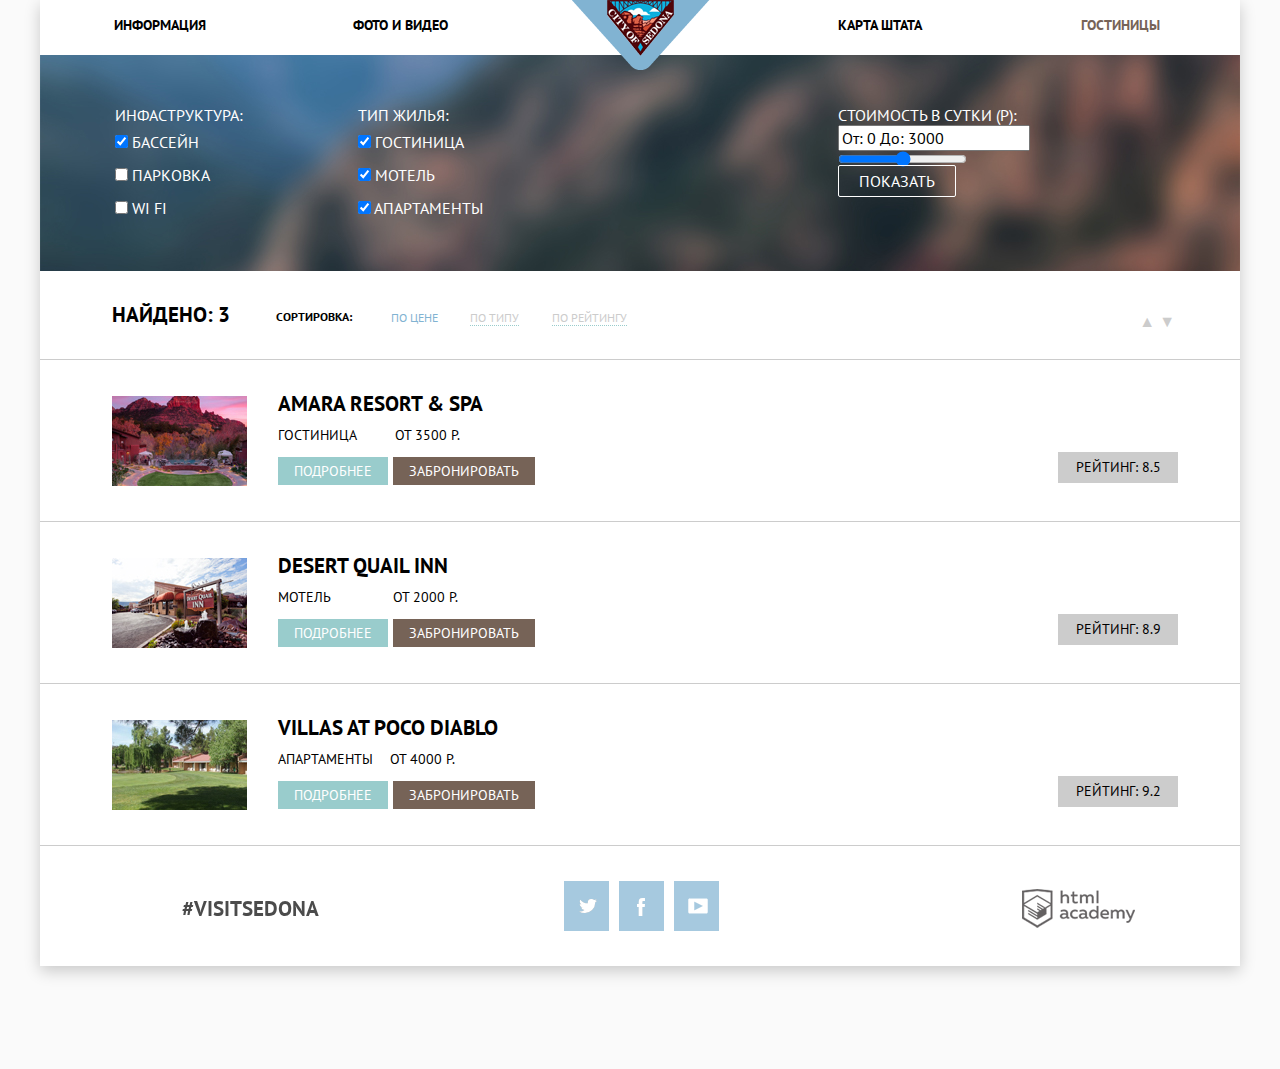
==== catalog.html @ fd6a8fe0 "Изменение" ====
<!DOCTYPE html>
 <html>
    <head>
        <meta charset="utf-8">
        <link rel="stylesheet" href="https://fonts.googleapis.com/css?family=PT+Sans:400,700&subset=latin,cyrillic">
        <link rel="stylesheet" href="css/normalize.css">
        <link rel="stylesheet" href="css/style.css">
    </head>
    <body>
        <div class="wrapper">
            <header class="main-header">
                <nav class="header-nav">
                    <ul class="nav">
                        <li>
                            <a href="#">Информация</a>
                        </li>
                        <li>
                            <a href="#">Фото и видео</a>
                        </li>
                        <li></li>
                        <li>
                            <a href="#">Карта штата</a>
                        </li>
                        <li>
                            <a href="catalog.html" class="active">Гостиницы</a>
                        </li>
                    </ul>
                </nav>
                <a href="index.html" class="logo">
                    <img src="img/logo.png" width="138" height="70" alt="Логотип">
                </a>
            </header>
            <div class="intro">
        <div class="selection">
            <div class="infrastructure">
                <label>Инфаструктура:</label><br>
                <input class="checkbox" type="checkbox" checked id="pool-field"> <label for="pool-field">Бассейн</label><br>
                <input class="checkbox" type="checkbox" id="parking-field"> <label for="parking-field">Парковка</label><br>
                <input class="checkbox" type="checkbox" id="internet-field"> <label for="internet-field">wi fi</label>
            </div>
            <div class="housing">
                <label>Тип жилья:</label><br>
                <input class="checkbox" type="checkbox" checked id="hotel-field"> <label for="hotel-field">Гостиница</label><br>
                <input class="checkbox" type="checkbox" checked id="motel-field"> <label for="motel-field">Мотель</label><br>
                <input class="checkbox" type="checkbox" checked id="apartment-field"> <label for="apartment-field">Апартаменты</label>
            </div>
            <div class="cost-day">
                <label>Стоимость в сутки (Р):</label><br>
                <input type="text" value="От: 0 До: 3000"><br>
                <input type="range"><br>
                <a href="#" class="btn-transparent">Показать</a>
            </div>
        </div>
            </div>
        <div class="breadcrumbs">
            <h2 class="found">Найдено: 3</h2>
            <b class="sorting">сортировка:</b>
              <ul class="sorting-link">
                 <li><a href="#" class="link price">по цене</a></li>
                 <li><a href="#" class="link a-type">по типу</a></li>
                 <li><a href="#" class="link rating">по рейтингу</a></li>
              </ul>
        </div>
              <div class="sortings-arrow">
                  <a href="#"><span class="sorting-arrow">&#9650;</span></a>
                  <a href="#"><span class="sorting-arrow-down">&#9660;</span></a>
              </div>

        <div class="hotel">
            <div class="hotel-description clearfix">
               <div class="image-card">
                <div class="hotel-description-image">
                    <img src="img/catalog-img/hotel.jpg" width="135" height="90" alt="Гостиница">
                </div>
                <div class="hotel-card">
                    <h3 class="hotel-title">Amara resort & spa</h3>
                    <div class="hotel-category-cost">
                        <div class="hotel-category">Гостиница</div>
                        <div class="hotel-cost spa">От 3500 Р.</div>
                    </div>
                    <div class="button">
                        <a class="btn" href="#">Подробнее</a>
                        <a class="btn btn-brown" href="#">Забронировать</a>
                    </div>
                </div>
                </div>
                    <div class="rating-stars">
                        <span class="rating-star">&#9733;</span>
                        <span class="rating-star">&#9733;</span>
                        <span class="rating-star">&#9733;</span>
                        <span class="rating-star">&#9733;</span>
                    </div>
                    <div class="hotel-rating">
                        <div class="rating-value">Рейтинг: 8.5</div>
                    </div>
            </div>
            <hr color="#ccc" size="1">
            <div class="hotel-description clearfix">
               <div class="image-card">
                <div class="hotel-description-image">
                        <img src="img/catalog-img/motel.jpg" width="135" height="90" alt="Мотель">
                </div>
                <div class="hotel-card">
                    <h3 class="hotel-title">Desert quail inn</h3>
                    <div class="hotel-category-cost">
                        <div class="hotel-category">Мотель</div>
                        <div class="hotel-cost inn">От 2000 Р.</div>
                    </div>
                    <div class="button">
                        <a class="btn" href="#">Подробнее</a>
                        <a class="btn btn-brown" href="#">Забронировать</a>
                    </div>
                </div>
                </div>
                    <div class="rating-stars">
                        <span class="rating-star">&#9733;</span>
                        <span class="rating-star">&#9733;</span>
                    </div>
                    <div class="hotel-rating">
                        <div class="rating-value">Рейтинг: 8.9</div>
                    </div>
            </div>
            <hr color="#ccc" size="1">
            <div class="hotel-description clearfix">
               <div class="image-card">
                <div class="hotel-description-image">
                       <img src="img/catalog-img/apartments.jpg" width="135" height="90" alt="Апартаменты">
                </div>
                <div class="hotel-card">
                    <h3 class="hotel-title">Villas at poco diablo</h3>
                    <div class="hotel-category-cost">
                        <div class="hotel-category">Апартаменты</div>
                        <div class="hotel-cost diablo">От 4000 Р.</div>
                    </div>
                    <div class="button">
                        <a class="btn" href="#">Подробнее</a>
                        <a class="btn btn-brown" href="#">Забронировать</a>
                    </div>
                </div>
                </div>
                    <div class="rating-stars">
                        <span class="rating-star">&#9733;</span>
                        <span class="rating-star">&#9733;</span>
                        <span class="rating-star">&#9733;</span>
                    </div>
                    <div class="hotel-rating">
                        <div class="rating-value">Рейтинг: 9.2</div>
                    </div>
            </div>
            <hr color="#ccc" size="1">
        </div>
        <footer class="main-footer">
                <div class="footer-hashtag">#visitsedona</div>
                <ul class="footer-social-list">
                    <li class="social-btn">
                        <a href="#" class="social-btn social-btn-twitter"></a>
                    </li>
                    <li class="social-btn">
                        <a href="#" class="social-btn social-btn-fb"></a>
                    </li>
                    <li class="social-btn">
                        <a href="#" class="social-btn social-btn-youtube"></a>
                    </li>
                </ul>
                 <div class="footer-copyright">
                    <b>Website by</b>
                    <div class="htmlacademy">
                    <a href="http://htmlacademy.ru">
                        <img src="img/html-academy.png" class="htmlacademy">
                    </a>
                    </div>
                </div>
            </footer>
        </div>
     </body>
</html>
---- css/style.css ----
body {
    background: #fafafa;
    color: #000;
    font-family: "PT Sans", Arial, sans-serif;
    font-size: 16px;
    margin: 0;
    padding: 0;

    -webkit-font-smoothing: antialiased;
    -moz-osx-font-smoothing: grayscale;
}

.wrapper {
    background: #fff;
    box-shadow: 0 5px 15px 0 rgba(0, 1, 1, 0.2);
    margin: 0 auto;
    width: 1200px;
}

    .main-header {
        height: 55px;
    }
        .nav {
            font-size: 0;
            list-style: none;
            margin: 0;
            padding: 0;
        }
            .nav li {
                font-size: 14px;
                display: inline-block;
                vertical-align: top;
                text-align: center;
                height: 50px;
                line-height: 50px;
                width: 20%;
            }

            .nav a {
                color: #000;
                font-weight: bold;
                text-align: center;
                text-transform: uppercase;
                text-decoration: none;
            }

            .nav a:hover {
                color: #81b3d2;
            }

            .nav a:active {
                color: #000;
                opacity: 0.3;
            }

            .nav .active {
                color: #766357;
            }
            .nav .active:hover {
                color: #604e43;
            }
            .nav .active:active {
                color: #766357;
                opacity: 0.3;
            }

        .logo {
            position: absolute;
            left: 49%;
            top: 0;
            /*
            transform: translate(-50%, 0);
            */
            margin: 0 0 0 -55px;
            height: 70px;
            width: 138px;
            z-index: 1;
        }

    .intro-background {
        background: url(../img/index-img/bg.jpg) no-repeat 50% -54px;
        overflow: hidden;
        position: relative;
        height: 510px;
    }
        .intro-title {
            background: url(../img/index-img/sedona.png) no-repeat 0 0;
            font-size: 0;
            margin: 76px auto 0;
            height: 352px;
            width: 458px;
        }

        .intro-background::after {
            background: url(../img/index-img/angles.png) no-repeat 50% 100%;
            display: block;
            content: '';
            height: 57px;
            position: absolute;
            left: 0;
            right: 0;
            bottom: 0;
            z-index: 1;
        }

    .index-header {
        margin: 60px auto 50px;
        text-align: center;
        text-transform: uppercase;
    }

        .index-header-title {
            font-size: 21px;
            font-weight: bold;
            line-height: 26px;
            margin: 0 0 27px;
        }

        .index-header p {
            font-size: 14px;
            line-height: 26px;
            margin: 0;
        }

.reasons {
    font-size: 0;
}

.reasons-withImage {
    background: #81b3d2;
    position: relative;
    min-height: 256px;
    overflow: hidden;
}

.reasons-gray {
    background: #eee;
}
    .reason {
        font-size: 14px;
        display: inline-block;
        vertical-align: top;
        width: 33.33%;
        padding: 54px 20px;
        text-align: center;
        box-sizing: border-box;
        text-transform: uppercase;
    }

    .reasons-withImage .reason {
        color: #fff;
    }
        .reason-title {
            font-size: 21px;
            font-weight: bold;
            line-height: 21px;
            margin: 0;
        }

        .reason-text {
            font-size: 14px;
            line-height: 21px;
            margin: 18px 0 0;
        }

    .reason-image {
        display: inline-block;
        vertical-align: top;
        width: 66.67%;
    }
        .reason-image img {
            max-width: 100%;
        }

    /*.reason-image-town {
        background: url(../img/index-img/town.jpg) no-repeat 50% 0;
        background-size: cover;
        right: 0;
    }*/

    .reason-withIcon {
        position: relative;
        margin-top: 5px;
    }
        .reason-withIcon::before {
            content: '';
            display: block;
            margin: 0 auto 30px;
            height: 76px;
            width: 75px;
        }

        .reason-apartment::before {
            background: url(../img/index-img/housing.png) no-repeat 50% 50%;
        }

        .reason-food::before {
            background: url(../img/index-img/food.png) no-repeat 50% 20%;
        }

        .reason-souvenirs::before {
            background: url(../img/index-img/souvenir.png) no-repeat 50% 20%;
        }


.brige {
    display: inline-block;
    vertical-align: top;
    /*width: 66.67%;*/
    width: 800px;
    top: 31px;
}

.record {
    padding: 30px 0 55px;
    font-size: 16px;
    text-align: center;
    text-transform: uppercase;
    background: #fff;
}

.question {
    font-size: 30px;
}

.search-header {
    width: 568px;
    color: #fff;
    padding: 40px 0;
    text-align: center;
    background: #666666;
    z-index: 1;
}


.search {
    margin: 0 auto;
    position: relative;
    width: 568px;
}

    .search-button {
        background: #766357;
        color: #fff;
        font-size: 21px;
        font-weight: bold;
        display: block;
        text-transform: uppercase;
        text-align: center;
        line-height: 86px;
        height: 86px;
    }

    .search-form {
        background: #fff;
        position: absolute;
        top: 86px;
        left: 0;
        right: 0;
        padding: 56px;
    }
        .search-form-group {
            font-size: 0;
            border: 0;
            padding: 0;
            margin: 0 0 30px;
        }

        .search-form label {
            display: inline-block;
            vertical-align: top;
            font-size: 14px;
            font-weight: bold;
            line-height: 38px;
            text-transform: uppercase;
            width: 115px;
        }

        .search-form-input {
            box-sizing: border-box;
            border: 2px solid #f2f2f2;
            background: #f2f2f2;
            font-size: 14px;
            font-weight: bold;
            padding: 0 16px;
            text-transform: uppercase;
            outline: 0;
            height: 38px;
            width: 326px;
        }
        .search-form-input:hover {
            background: #ebebeb;
            border-color: #ebebeb;
        }
        .search-form-input:focus {
            border-color: #e5e5e5;
            background: #fff;
        }

        .search-form-adult {
            box-sizing: border-box;
            border: 2px solid #f2f2f2;
            background: #f2f2f2;
            font-size: 14px;
            font-weight: bold;
            padding: 0;
            text-transform: uppercase;
            outline: 0;
            height: 38px;
            width: 114px;
        }

        .search-form-adult:hover {
            background: #ebebeb;
            border-color: #ebebeb;
        }

        .search-form-adult:focus {
            border-color: #e5e5e5;
            background: #fff;
        }
        
        .search-form-baby {
            box-sizing: border-box;
            border: 2px solid #f2f2f2;
            background: #f2f2f2;
            font-size: 14px;
            font-weight: bold;
            padding: 0;
            margin-left: -50px;
            text-transform: uppercase;
            outline: 0;
            height: 38px;
            width: 114px;
        }

        .search-form-baby:hover {
            background: #ebebeb;
            border-color: #ebebeb;
        }

        .search-form-baby:focus {
            border-color: #e5e5e5;
            background: #fff;
        }

        .baby {
            margin: -68px 0 0 260px;
        }

.questionnaire {
    padding: 40px;
    width: 568px;
    height: 200px;
    text-align: left;
    background: #fff;
}

.btn-search {
    padding: 15px 0;
    margin-top: 55px;
    width: 457px;
    color: #fff;
    font-size: 21px;
    font-weight: bold;
    background: #81b3d2;
    text-align: center;
    text-decoration: none;
    text-transform: uppercase;
    border: 0px solid;
}

.btn-search:hover {
    background: #669ec0;
}

.main-footer {
    height: 120px;
    font-size: 0;
    text-align: center;
    opacity: 0.7;
    text-transform: uppercase;
}

    .footer-hashtag {
        float: left;
        width: 150px;
        margin: 50px 0 53px 135px;
        font-size: 21px;
        height: 120px;
        line-height: 26px;
        font-weight: bold;
        opacity: 1;
    }

    .footer-social-list {
        display: inline-block;
        text-align: center;
        margin: 35px 0 35px -100px;
        list-style: none;
    }
 
    .social-btn {
        display: inline-block;
        vertical-align: middle;
        background: #81b3d2;
        width: 45px;
        height: 50px;
        margin: 0 5px 0 5px;
    }
     
    .social-btn:hover {
        background: #669ec0;
    }

    .social-btn-twitter {
        background: url(../img/twitter.svg) no-repeat 35% 50%;
    }

    .social-btn-fb {
        background: url(../img/facebook.svg) no-repeat 35% 50%;
    }

    .social-btn-youtube {
        background: url(../img/youtube.png) no-repeat 35% 50%;
    }

.footer-copyright {
    float: right;
    vertical-align: top;
    width: 120px;
    margin: 43px 102px 40px 0;
}



.selection {
    background: url(../img/catalog-img/bg.jpg) no-repeat 50% 50%;
    overflow: hidden;
    height: 216px;
    color: #fff;
    text-transform: uppercase;
}

    .infrastructure {
        float: left;
        margin: 50px 0;
        margin-left: 75px;
    }

        .checkbox {
            margin: 10px 0 10px;
        }
    
    .housing {
        float: left;
        margin: 50px 0 0 115px;
    }

    .cost-day {
        float: right;
        margin: 50px 210px 0 0;
    }

.btn-transparent {
    color: #fff;
    margin-top: 20px;
    padding: 5px 20px;
    border: 1px solid #fff;
    text-decoration: none;
    border-radius: 2px;
}

.btn-transparent:hover {
    background: #fff;
    color: #000;
}


.breadcrumbs {
    display: inline-block;
    margin-left: 72px;
    margin-bottom: 14px;
    text-transform: uppercase;
    width: 50%;
}

    .found {
        float: left;
        width: 150px;
        margin-top: 31px;
        margin-right: 14px;
        font-size: 21px;
        line-height: 26px;
        vertical-align: middle;
    }

    .sorting {
        float: left;
        width: 100px;
        margin: 37px 0 0;
        font-weight: bold;
        font-size: 12px;
        line-height: 18px;
        color: #000;
    }

    .sorting-link li {
        display: inline-block;
        vertical-align: middle;
        text-align: center;
        margin: 20px 0 0;
        list-style: none;
        line-height: 18px;
    }
    
    .link {
        color: #cccccc;
        border-bottom: 1px dotted #99cccc;
        text-decoration: none;
        font-size: 12px;
    }

    .price {
        color: #81b3d2;
        border: 0px dotted;
        margin-left: 15px;
    }

    .a-type {
        margin-left: 28px;
    }

    .rating {
        margin-left: 29px;    
    }

.sortings-arrow {
    float: right;
    margin-top: 40px;
    margin-right: 65px;
}

    .sorting-arrow {
        color: #ccc;
    }

    .sorting-arrow:hover {
        color: #000;
    }

    .sorting-arrow-down {
        color: #ccc;
    }

    .sorting-arrow-down:hover {
        color: #000;
    }

a {
    text-decoration: none;
}


.hotel {
    font-size: 0;
    text-transform: uppercase;
    border-top: 1px solid #ccc;
}

    .hotel-description {
        margin: 20px -3px 20px;
    }

    .clearfix:before,
    .clearfix:after {
        content: "";
        display: table;
    }

    .clearfix:after {
        clear: both;
    }

    .image-card {
        margin-left: 75px;
    }

    .hotel-description-image {
        float: left;
        margin-top: 5px;
        margin-bottom: 15px;
        margin-right: 20px;
    }

    .hotel-card {
        margin: -10px 0 0 166px;
    }

    .hotel-title {
        font-size: 21px;
        line-height: 26px;
        width: 240px;
    }

    .hotel-title:hover {
        color: #81b3d2;
    } 

    .hotel-category-cost {
        margin-top: -13px;
        margin-bottom: 15px;
        font-size: 14px;
    }

    .hotel-category {
        display: inline-block;
        font-size: 14px;
        line-height: 21px;
    }

    .hotel-cost {
        display: inline-block;
        font-size: 14px;
        line-height: 21px;
    }

    .spa {
        margin-left: 34px;
    }

    .inn {
        margin-left: 58px;
    }

    .diablo {
        margin-left: 13px;
    }

    .btn {
        padding: 5px 16px;
        background: #99cccc;
        color: #fff;
        font-size: 14px;
        line-height: 21px;
        text-decoration: none;
        margin: -4px 0 ;
    }

    .btn:hover {
        background: #669ec0;
    }

    .btn-brown {
        margin-left: 5px;
        background: #766357;
    }

    .btn-brown:hover {
        background: #604e43;
    }


.rating-stars {
    float: right;
    margin-right: 65px;
    margin-top: -80px;
    width: 100px;
}

    .rating-star {
        color: #81b3d2;
    }

    .hotel-rating {
        float: right;
        width: 120px;
        margin-top: -30px;
        margin-right: 65px;
    }
    
.rating-value {
    padding: 5px 5px;
    width: 110px;
    background: #cccccc;
    font-size: 14px;
    line-height: 21px;
    text-align: center;
}
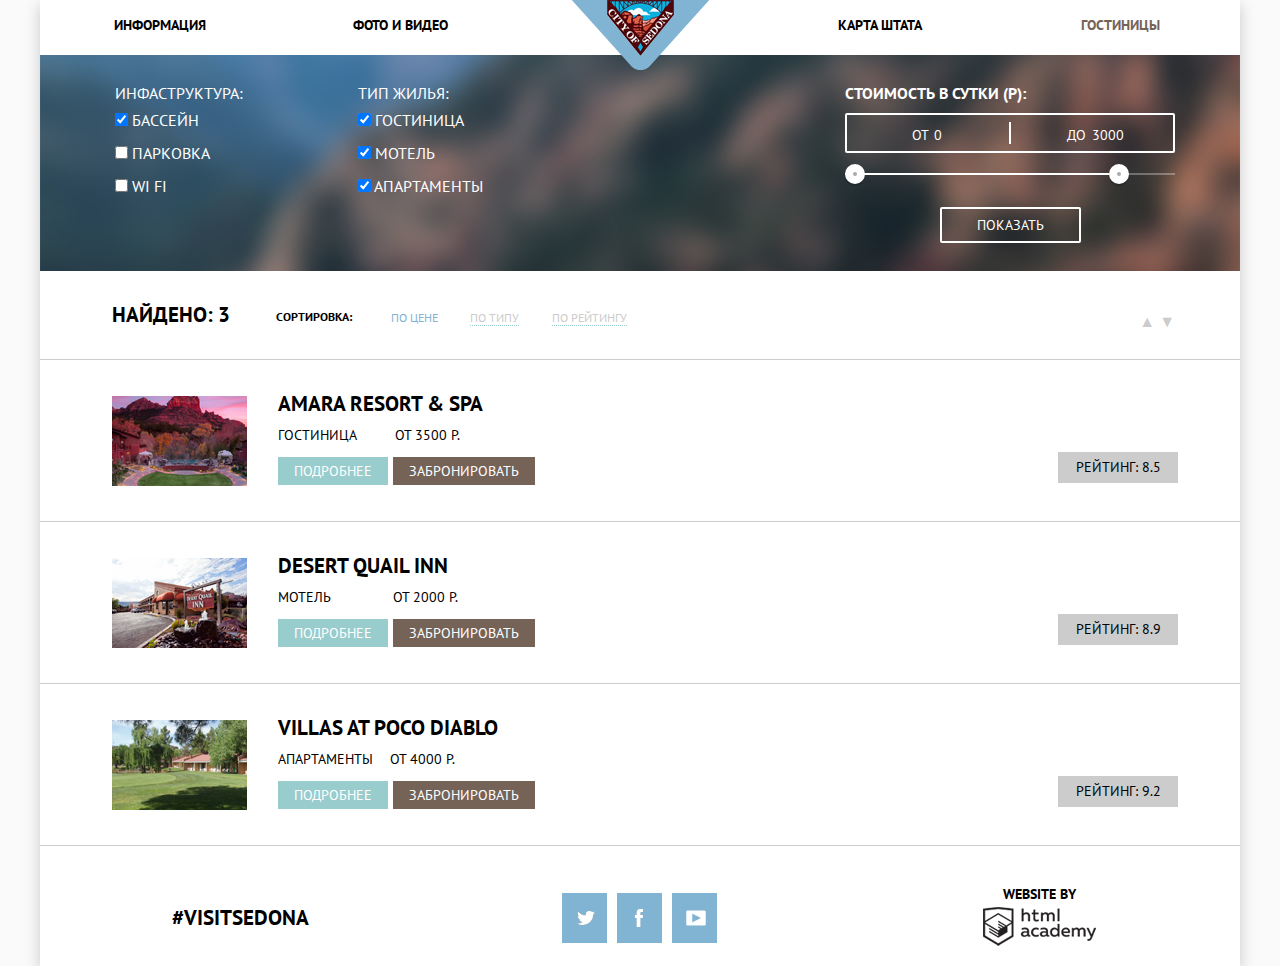
==== commit 3fff72cc: "Изменение" ====
--- a/catalog.html
+++ b/catalog.html
@@ -44,14 +44,24 @@
                 <input class="checkbox" type="checkbox" checked id="motel-field"> <label for="motel-field">Мотель</label><br>
                 <input class="checkbox" type="checkbox" checked id="apartment-field"> <label for="apartment-field">Апартаменты</label>
             </div>
-            <div class="cost-day">
-                <label>Стоимость в сутки (Р):</label><br>
-                <input type="text" value="От: 0 До: 3000"><br>
-                <input type="range"><br>
-                <a href="#" class="btn-transparent">Показать</a>
+            <div class="filter-range">
+                <div class="filter-range-title">Стоимость в сутки (р):</div>
+                    <div class="price-controls">
+                        <label class="min-price">от <input type="text" name="min-price" value="0"></label>
+                        <label class="max-price">до <input type="text" name="max-price" value="3000"></label>
+                    </div>
+                    <div class="range-controls">
+                        <div class="scale">
+                            <div class="bar"></div>
+                        </div>
+                      <div class="range-toggle range-toggle-min"></div>
+                      <div class="range-toggle range-toggle-max"></div>
+                    </div>
+                <button class="btn-transparent" type="submit">Показать</button>
             </div>
         </div>
             </div>
+    <div class="header-counter">
         <div class="breadcrumbs">
             <h2 class="found">Найдено: 3</h2>
             <b class="sorting">сортировка:</b>
@@ -149,6 +159,7 @@
             </div>
             <hr color="#ccc" size="1">
         </div>
+    </div>
         <footer class="main-footer">
                 <div class="footer-hashtag">#visitsedona</div>
                 <ul class="footer-social-list">
--- a/css/style.css
+++ b/css/style.css
@@ -260,6 +260,7 @@
         padding: 56px;
     }
         .search-form-group {
+            display: inline-block;
             font-size: 0;
             border: 0;
             padding: 0;
@@ -286,18 +287,44 @@
             text-transform: uppercase;
             outline: 0;
             height: 38px;
-            width: 326px;
-        }
+            width: 292px;
+            display: inline-block;
+        }
+
+        .calendar {
+            box-sizing: border-box;
+            border: 2px solid #f2f2f2;
+            background: #f2f2f2;
+            font-size: 14px;
+            font-weight: bold;
+            padding: 0;
+            text-transform: uppercase;
+            height: 38px;
+            width: 34px;
+            display: inline-block;
+        }
+
+        .calendar:hover {
+            background: #ebebeb;
+            border-color: #ebebeb;
+        }
+
+        .calendar:focus {
+            border-color: #e5e5e5;
+            background: #fff;
+        }
+
         .search-form-input:hover {
             background: #ebebeb;
             border-color: #ebebeb;
         }
+
         .search-form-input:focus {
             border-color: #e5e5e5;
             background: #fff;
         }
 
-        .search-form-adult {
+        .search-form-minus {
             box-sizing: border-box;
             border: 2px solid #f2f2f2;
             background: #f2f2f2;
@@ -307,7 +334,30 @@
             text-transform: uppercase;
             outline: 0;
             height: 38px;
-            width: 114px;
+            width: 34px;
+        }
+  
+        .search-form-minus:hover {
+            background: #ebebeb;
+            border-color: #ebebeb;
+        }
+
+        .search-form-minus:focus {
+            border-color: #e5e5e5;
+            background: #fff;
+        }
+
+        .search-form-adult {
+            box-sizing: border-box;
+            border: 2px solid #f2f2f2;
+            background: #f2f2f2;
+            font-size: 14px;
+            font-weight: bold;
+            padding: 0 10px;
+            text-transform: uppercase;
+            outline: 0;
+            height: 38px;
+            width: 34px;
         }
 
         .search-form-adult:hover {
@@ -316,6 +366,29 @@
         }
 
         .search-form-adult:focus {
+            border-color: #e5e5e5;
+            background: #fff;
+        }
+
+        .search-form-plus {
+            box-sizing: border-box;
+            border: 2px solid #f2f2f2;
+            background: #f2f2f2;
+            font-size: 14px;
+            font-weight: bold;
+            padding: 0;
+            text-transform: uppercase;
+            outline: 0;
+            height: 38px;
+            width: 34px;
+        }
+
+        .search-form-plus:hover {
+            background: #ebebeb;
+            border-color: #ebebeb;
+        }
+
+        .search-form-plus:focus {
             border-color: #e5e5e5;
             background: #fff;
         }
@@ -326,12 +399,11 @@
             background: #f2f2f2;
             font-size: 14px;
             font-weight: bold;
-            padding: 0;
-            margin-left: -50px;
+            padding: 0 10px;
             text-transform: uppercase;
             outline: 0;
             height: 38px;
-            width: 114px;
+            width: 34px;
         }
 
         .search-form-baby:hover {
@@ -344,9 +416,6 @@
             background: #fff;
         }
 
-        .baby {
-            margin: -68px 0 0 260px;
-        }
 
 .questionnaire {
     padding: 40px;
@@ -358,7 +427,7 @@
 
 .btn-search {
     padding: 15px 0;
-    margin-top: 55px;
+    margin-top: 0;
     width: 457px;
     color: #fff;
     font-size: 21px;
@@ -375,38 +444,42 @@
 }
 
 .main-footer {
-    height: 120px;
+    height: 85px;
     font-size: 0;
     text-align: center;
-    opacity: 0.7;
+    background: rgba(255, 255, 255, 0.7);
     text-transform: uppercase;
+    padding: 35px 0 0;
+    margin-top: -120px;
+    position: relative;
 }
 
     .footer-hashtag {
-        float: left;
-        width: 150px;
-        margin: 50px 0 53px 135px;
+        display: inline-block;
+        text-align: center;
+        vertical-align: middle;
         font-size: 21px;
-        height: 120px;
         line-height: 26px;
         font-weight: bold;
-        opacity: 1;
+        width: 33.33%;
     }
 
     .footer-social-list {
         display: inline-block;
+        vertical-align: middle;
         text-align: center;
-        margin: 35px 0 35px -100px;
         list-style: none;
+        width: 33.33%;
+        margin: 0;
+        padding: 0;
     }
  
     .social-btn {
         display: inline-block;
-        vertical-align: middle;
         background: #81b3d2;
         width: 45px;
         height: 50px;
-        margin: 0 5px 0 5px;
+        margin: 0 5px;
     }
      
     .social-btn:hover {
@@ -426,12 +499,13 @@
     }
 
 .footer-copyright {
-    float: right;
-    vertical-align: top;
-    width: 120px;
-    margin: 43px 102px 40px 0;
-}
-
+    display: inline-block;
+    vertical-align: middle;
+    text-align: center;
+    width: 33.33%;
+    font-size: 14px;
+    line-height: 26px;
+}
 
 
 .selection {
@@ -444,7 +518,7 @@
 
     .infrastructure {
         float: left;
-        margin: 50px 0;
+        margin: 28px 0;
         margin-left: 75px;
     }
 
@@ -454,7 +528,7 @@
     
     .housing {
         float: left;
-        margin: 50px 0 0 115px;
+        margin: 28px 0 0 115px;
     }
 
     .cost-day {
@@ -462,20 +536,131 @@
         margin: 50px 210px 0 0;
     }
 
+.filter-range {
+    width: 330px;
+    margin: 28px auto;
+    margin-right: 65px;
+    color: #ffffff;
+    text-transform: uppercase;
+}
+
+    .filter-range-title {
+        margin-bottom: 9px;
+        font-weight: 600;
+        font-size: 16px;
+        line-height: 21px;
+    }
+
+    .price-controls {
+        position: relative;  
+        height: 36px;
+        margin-bottom: 20px;
+        font-size: 0;
+        border: 2px solid #ffffff;
+        border-radius: 2px;
+}
+
+    .price-controls::after {
+        content: "";
+        position: absolute;
+        top: 50%;
+        left: 50%;
+        width: 2px;
+        height: 22px;
+        background: #ffffff;
+        transform: translate(-50%, -50%);
+    }
+
+    .price-controls label {
+        display: inline-block;
+        font-size: 14px;
+        line-height: 38px;
+        vertical-align: top;
+        cursor: pointer;
+    }
+
+    .price-controls .min-price,
+    .price-controls .max-price {
+        width: 90px;
+        padding-left: 65px;
+    }
+
+    .price-controls input {
+        width: 50px;
+        margin: 0;
+        color: inherit;
+        font: inherit;
+        background: none;
+        border: none;
+        outline: none;
+    }
+
+    .range-controls {
+        position: relative;
+        margin-bottom: 32px;
+    }
+
+    .range-controls .scale {
+        height: 2px;
+        background: rgba(255, 255, 255, 0.3);
+    }
+
+    .range-controls .bar {
+        width: 80%;
+        height: 2px;
+        background: #ffffff;
+    }
+
+    .range-toggle {
+        position: absolute;
+        top: -9px;
+        width: 4px;
+        height: 4px;
+        background: #ababab;
+        border: 8px solid #ffffff;
+        border-radius: 50%;
+        box-shadow: 0 2px 1px 0 rgba(0, 1, 1, 0.2);
+        cursor: pointer;
+    }
+
+    .range-toggle:hover {
+        background: #1c4f80;
+    }
+
+    .range-toggle-min {
+        left: 0;
+    }
+
+    .range-toggle-max {
+        left: 80%;
+    }
+
 .btn-transparent {
-    color: #fff;
-    margin-top: 20px;
-    padding: 5px 20px;
-    border: 1px solid #fff;
-    text-decoration: none;
-    border-radius: 2px;
+  display: block;
+  margin: 0 auto;
+  padding: 6px 35px;
+
+  font-size: 14px;
+  line-height: 20px;
+  color: #ffffff;
+  text-transform: uppercase;
+
+  background: transparent;
+  border: 2px solid #ffffff;
+  border-radius: 2px;
+  outline: none;
+  cursor: pointer;
 }
 
 .btn-transparent:hover {
-    background: #fff;
-    color: #000;
-}
-
+  color: #000000;
+
+  background: #ffffff;
+}
+
+.header-counter {
+    margin-bottom: 120px;
+}
 
 .breadcrumbs {
     display: inline-block;
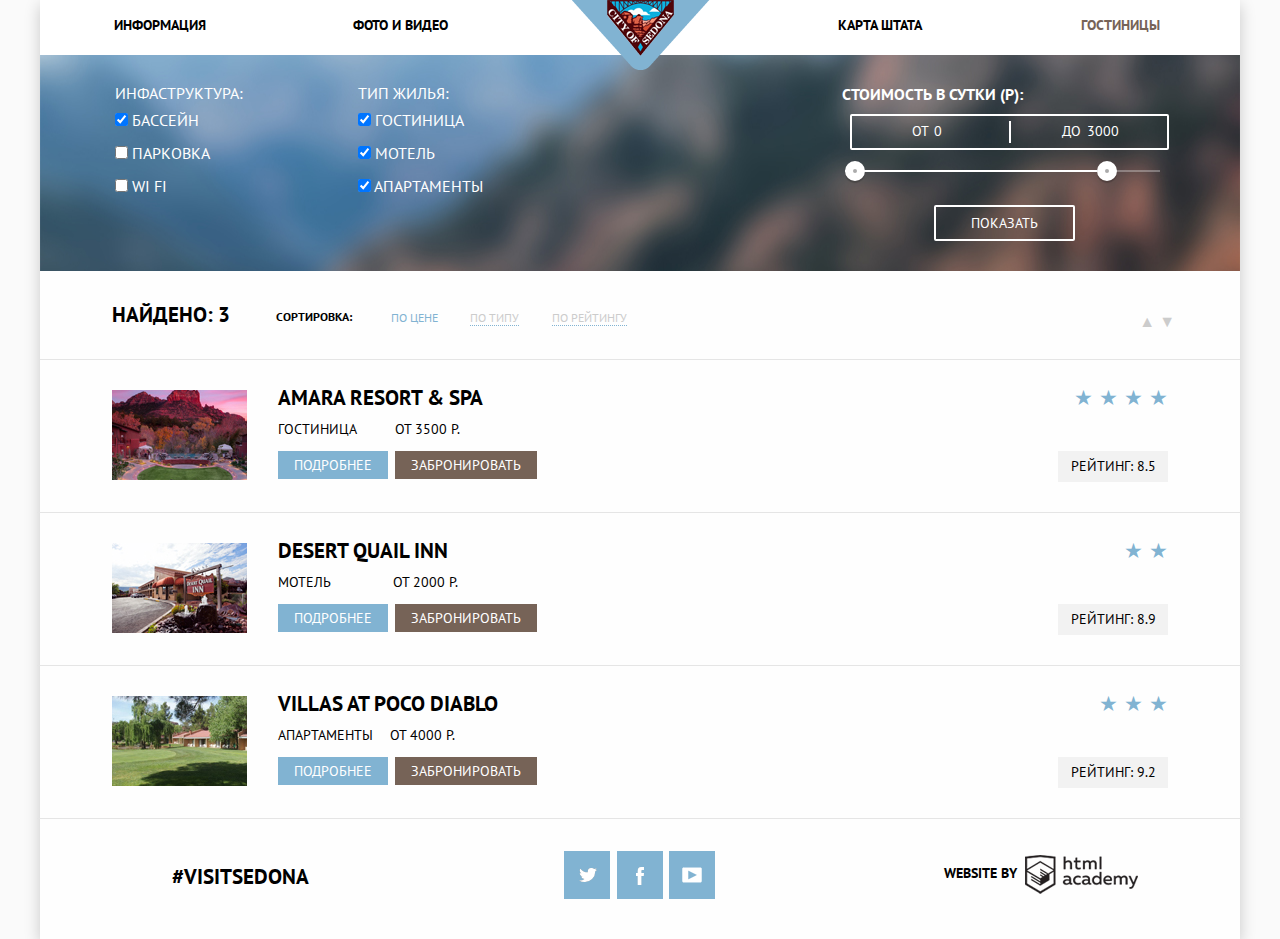
==== commit 8b90165c: "Поправка 2" ====
--- a/catalog.html
+++ b/catalog.html
@@ -30,7 +30,6 @@
                     <img src="img/logo.png" width="138" height="70" alt="Логотип">
                 </a>
             </header>
-            <div class="intro">
         <div class="selection">
             <div class="infrastructure">
                 <label>Инфаструктура:</label><br>
@@ -60,28 +59,33 @@
                 <button class="btn-transparent" type="submit">Показать</button>
             </div>
         </div>
+        <div class="header-counter">
+            <div class="breadcrumbs">
+                <h2 class="found">Найдено: 3</h2>
+                <b class="sorting">сортировка:</b>
+                    <ul class="sorting-link">
+                        <li>
+                            <a href="#" class="link price">по цене</a>
+                        </li>
+                        <li>
+                            <a href="#" class="link a-type">по типу</a>
+                        </li>
+                        <li>
+                            <a href="#" class="link rating">по рейтингу</a>
+                        </li>
+                    </ul>
             </div>
-    <div class="header-counter">
-        <div class="breadcrumbs">
-            <h2 class="found">Найдено: 3</h2>
-            <b class="sorting">сортировка:</b>
-              <ul class="sorting-link">
-                 <li><a href="#" class="link price">по цене</a></li>
-                 <li><a href="#" class="link a-type">по типу</a></li>
-                 <li><a href="#" class="link rating">по рейтингу</a></li>
-              </ul>
-        </div>
-              <div class="sortings-arrow">
-                  <a href="#"><span class="sorting-arrow">&#9650;</span></a>
-                  <a href="#"><span class="sorting-arrow-down">&#9660;</span></a>
-              </div>
+                <div class="sortings-arrow">
+                    <a href="#"><span class="sorting-arrow">&#9650;</span></a>
+                    <a href="#"><span class="sorting-arrow-down">&#9660;</span></a>
+                </div>
 
         <div class="hotel">
             <div class="hotel-description clearfix">
-               <div class="image-card">
-                <div class="hotel-description-image">
-                    <img src="img/catalog-img/hotel.jpg" width="135" height="90" alt="Гостиница">
-                </div>
+                <div class="image-card">
+                    <div class="hotel-description-image">
+                        <img src="img/catalog-img/hotel.jpg" width="135" height="90" alt="Гостиница">
+                    </div>
                 <div class="hotel-card">
                     <h3 class="hotel-title">Amara resort & spa</h3>
                     <div class="hotel-category-cost">
@@ -104,12 +108,12 @@
                         <div class="rating-value">Рейтинг: 8.5</div>
                     </div>
             </div>
-            <hr color="#ccc" size="1">
+            
             <div class="hotel-description clearfix">
-               <div class="image-card">
-                <div class="hotel-description-image">
+                <div class="image-card">
+                    <div class="hotel-description-image">
                         <img src="img/catalog-img/motel.jpg" width="135" height="90" alt="Мотель">
-                </div>
+                    </div>
                 <div class="hotel-card">
                     <h3 class="hotel-title">Desert quail inn</h3>
                     <div class="hotel-category-cost">
@@ -130,12 +134,12 @@
                         <div class="rating-value">Рейтинг: 8.9</div>
                     </div>
             </div>
-            <hr color="#ccc" size="1">
+                        
             <div class="hotel-description clearfix">
-               <div class="image-card">
-                <div class="hotel-description-image">
-                       <img src="img/catalog-img/apartments.jpg" width="135" height="90" alt="Апартаменты">
-                </div>
+                <div class="image-card">
+                    <div class="hotel-description-image">
+                        <img src="img/catalog-img/apartments.jpg" width="135" height="90" alt="Апартаменты">
+                    </div>
                 <div class="hotel-card">
                     <h3 class="hotel-title">Villas at poco diablo</h3>
                     <div class="hotel-category-cost">
@@ -148,40 +152,39 @@
                     </div>
                 </div>
                 </div>
-                    <div class="rating-stars">
-                        <span class="rating-star">&#9733;</span>
-                        <span class="rating-star">&#9733;</span>
-                        <span class="rating-star">&#9733;</span>
-                    </div>
-                    <div class="hotel-rating">
-                        <div class="rating-value">Рейтинг: 9.2</div>
-                    </div>
+                <div class="rating-stars">
+                    <span class="rating-star">&#9733;</span>
+                    <span class="rating-star">&#9733;</span>
+                    <span class="rating-star">&#9733;</span>
+                </div>
+                <div class="hotel-rating">
+                    <div class="rating-value">Рейтинг: 9.2</div>
+                </div>
             </div>
-            <hr color="#ccc" size="1">
+            
+            </div>
         </div>
-    </div>
+        
         <footer class="main-footer">
-                <div class="footer-hashtag">#visitsedona</div>
+            <div class="footer-hashtag">#visitsedona</div>
                 <ul class="footer-social-list">
-                    <li class="social-btn">
+                    <li class="social-btn social-btn-left">
                         <a href="#" class="social-btn social-btn-twitter"></a>
                     </li>
-                    <li class="social-btn">
+                    <li class="social-btn social-btn-center">
                         <a href="#" class="social-btn social-btn-fb"></a>
                     </li>
-                    <li class="social-btn">
+                    <li class="social-btn social-btn-right">
                         <a href="#" class="social-btn social-btn-youtube"></a>
                     </li>
                 </ul>
-                 <div class="footer-copyright">
-                    <b>Website by</b>
-                    <div class="htmlacademy">
+                <div class="footer-copyright">
+                    <b class="website">Website by</b>
                     <a href="http://htmlacademy.ru">
                         <img src="img/html-academy.png" class="htmlacademy">
                     </a>
-                    </div>
                 </div>
-            </footer>
+        </footer>
         </div>
      </body>
 </html>
--- a/css/style.css
+++ b/css/style.css
@@ -133,15 +133,20 @@
     overflow: hidden;
 }
 
+.bridge {
+    margin-top: 35px;
+}
+
 .reasons-gray {
     background: #eee;
+    padding-bottom: 7px;
 }
     .reason {
         font-size: 14px;
         display: inline-block;
         vertical-align: top;
         width: 33.33%;
-        padding: 54px 20px;
+        padding: 50px 20px 50px;
         text-align: center;
         box-sizing: border-box;
         text-transform: uppercase;
@@ -160,7 +165,29 @@
         .reason-text {
             font-size: 14px;
             line-height: 21px;
-            margin: 18px 0 0;
+            margin: 22px 0 0;
+        }
+
+        .number {
+            margin-top: 24px;
+        }
+
+        .number-three {
+            margin-top: 24px;
+        }
+            
+        .number-four {
+            margin-top: 24px
+        }
+
+        .number-five {
+            margin-top: 24px
+        }
+
+
+
+        .paragraph {
+            margin-top: 17px;
         }
 
     .reason-image {
@@ -212,7 +239,7 @@
 }
 
 .record {
-    padding: 30px 0 55px;
+    padding: 22px 0 53px;
     font-size: 16px;
     text-align: center;
     text-transform: uppercase;
@@ -234,7 +261,7 @@
 
 
 .search {
-    margin: 0 auto;
+    margin: -3px auto 0;
     position: relative;
     width: 568px;
 }
@@ -263,13 +290,26 @@
             display: inline-block;
             font-size: 0;
             border: 0;
-            padding: 0;
-            margin: 0 0 30px;
+            padding: 0 0 3px;
+            margin: 0  0 30px;
+        }
+
+        .group-baby {
+            margin-left: 24px;
+        }
+
+        .arrival-date {
+            margin-top: -2px;
+        }
+
+        .date-of-departure {
+            margin-top: -4px;
         }
 
         .search-form label {
             display: inline-block;
             vertical-align: top;
+            margin-right: -4px;
             font-size: 14px;
             font-weight: bold;
             line-height: 38px;
@@ -283,15 +323,15 @@
             background: #f2f2f2;
             font-size: 14px;
             font-weight: bold;
-            padding: 0 16px;
+            padding: 0 14px;
             text-transform: uppercase;
             outline: 0;
             height: 38px;
-            width: 292px;
+            width: 311px;
             display: inline-block;
         }
 
-        .calendar {
+        .calendar-btn {
             box-sizing: border-box;
             border: 2px solid #f2f2f2;
             background: #f2f2f2;
@@ -302,14 +342,16 @@
             height: 38px;
             width: 34px;
             display: inline-block;
-        }
-
-        .calendar:hover {
-            background: #ebebeb;
+            vertical-align: top;
+            text-align: center;
+        }
+
+        .calendar-btn:hover {
+            background-color: #ebebeb;
             border-color: #ebebeb;
         }
 
-        .calendar:focus {
+        .calendar-btn:focus {
             border-color: #e5e5e5;
             background: #fff;
         }
@@ -406,6 +448,11 @@
             width: 34px;
         }
 
+.baby {
+    text-align: center;
+    margin-right: 26px;
+}
+
         .search-form-baby:hover {
             background: #ebebeb;
             border-color: #ebebeb;
@@ -427,7 +474,7 @@
 
 .btn-search {
     padding: 15px 0;
-    margin-top: 0;
+    margin-top: 18px;
     width: 457px;
     color: #fff;
     font-size: 21px;
@@ -444,12 +491,12 @@
 }
 
 .main-footer {
-    height: 85px;
+    height: 88px;
     font-size: 0;
     text-align: center;
-    background: rgba(255, 255, 255, 0.7);
+    background: rgba(254, 254, 254, 0.9);
     text-transform: uppercase;
-    padding: 35px 0 0;
+    padding: 32px 0 0;
     margin-top: -120px;
     position: relative;
 }
@@ -466,8 +513,7 @@
 
     .footer-social-list {
         display: inline-block;
-        vertical-align: middle;
-        text-align: center;
+        vertical-align: top;
         list-style: none;
         width: 33.33%;
         margin: 0;
@@ -476,27 +522,46 @@
  
     .social-btn {
         display: inline-block;
+        vertical-align: top;
         background: #81b3d2;
-        width: 45px;
-        height: 50px;
+        width: 46px;
+        height: 48px;
         margin: 0 5px;
     }
      
     .social-btn:hover {
-        background: #669ec0;
+        background-color: #669ec0;
     }
 
     .social-btn-twitter {
-        background: url(../img/twitter.svg) no-repeat 35% 50%;
-    }
+        margin: 0;
+        padding: 0;
+        background: url(../img/twitter.svg) no-repeat 50% 50%;
+    }
+
+        .social-btn-left {
+            margin-left: 5px;
+        }
 
     .social-btn-fb {
-        background: url(../img/facebook.svg) no-repeat 35% 50%;
-    }
+        margin: 0;
+        padding: 0;
+        background: url(../img/facebook.svg) no-repeat 50% 50%;
+    }
+
+        .social-btn-center {
+            margin: 0 0 0 2px;
+        }
 
     .social-btn-youtube {
-        background: url(../img/youtube.png) no-repeat 35% 50%;
-    }
+        margin: 0;
+        padding: 0;
+        background: url(../img/youtube.png) no-repeat 50% 50%;
+    }
+
+        .social-btn-right {
+            margin-left: 6px;
+        }
 
 .footer-copyright {
     display: inline-block;
@@ -507,9 +572,26 @@
     line-height: 26px;
 }
 
+    .website {
+        display: inline-block;
+        vertical-align: top;
+        margin-top: 9px;
+        margin-left: 6px;
+    }
+
+    .htmlacademy {
+        margin-top: 4px;
+        margin-right: 4px;
+        margin-left: 4px;
+    }
+
+    .htmlacademy:hover {
+        background: url(../img/htmlacademy-hover.png) no-repeat 100% 100%;
+    }
+
 
 .selection {
-    background: url(../img/catalog-img/bg.jpg) no-repeat 50% 50%;
+    background: url(../img/catalog-img/bg.jpg) no-repeat 50% 16%;
     overflow: hidden;
     height: 216px;
     color: #fff;
@@ -537,15 +619,16 @@
     }
 
 .filter-range {
-    width: 330px;
-    margin: 28px auto;
-    margin-right: 65px;
+    width: 315px;
+    margin: 29px auto;
+    margin-right: 80px;
     color: #ffffff;
     text-transform: uppercase;
 }
 
     .filter-range-title {
         margin-bottom: 9px;
+        margin-left: -3px;
         font-weight: 600;
         font-size: 16px;
         line-height: 21px;
@@ -553,7 +636,9 @@
 
     .price-controls {
         position: relative;  
-        height: 36px;
+        height: 32px;
+        width: 315px;
+        margin-left: 5px;
         margin-bottom: 20px;
         font-size: 0;
         border: 2px solid #ffffff;
@@ -582,7 +667,8 @@
     .price-controls .min-price,
     .price-controls .max-price {
         width: 90px;
-        padding-left: 65px;
+        margin-top: -5px;
+        padding-left: 60px;
     }
 
     .price-controls input {
@@ -636,20 +722,19 @@
     }
 
 .btn-transparent {
-  display: block;
-  margin: 0 auto;
-  padding: 6px 35px;
-
-  font-size: 14px;
-  line-height: 20px;
-  color: #ffffff;
-  text-transform: uppercase;
-
-  background: transparent;
-  border: 2px solid #ffffff;
-  border-radius: 2px;
-  outline: none;
-  cursor: pointer;
+    display: block;
+    margin: 0 auto;
+    padding: 6px 35px;
+    margin: 33px 0 0 89px;
+    font-size: 14px;
+    line-height: 20px;
+    color: #ffffff;
+    text-transform: uppercase;
+    background: transparent;
+    border: 2px solid #ffffff;
+    border-radius: 2px;
+    outline: none;
+    cursor: pointer;
 }
 
 .btn-transparent:hover {
@@ -659,11 +744,13 @@
 }
 
 .header-counter {
+    background: #fefefe;
     margin-bottom: 120px;
 }
 
 .breadcrumbs {
     display: inline-block;
+    vertical-align: top;
     margin-left: 72px;
     margin-bottom: 14px;
     text-transform: uppercase;
@@ -701,7 +788,7 @@
     
     .link {
         color: #cccccc;
-        border-bottom: 1px dotted #99cccc;
+        border-bottom: 1px dotted #81b3d2;
         text-decoration: none;
         font-size: 12px;
     }
@@ -750,11 +837,12 @@
 .hotel {
     font-size: 0;
     text-transform: uppercase;
-    border-top: 1px solid #ccc;
+    border-top: 1px solid #e5e5e5;
 }
 
     .hotel-description {
-        margin: 20px -3px 20px;
+        margin: 20px -3px 0;
+        border-bottom: 1px solid #e5e5e5;
     }
 
     .clearfix:before,
@@ -779,7 +867,7 @@
     }
 
     .hotel-card {
-        margin: -10px 0 0 166px;
+        margin: -16px 0 0 166px;
     }
 
     .hotel-title {
@@ -824,7 +912,7 @@
 
     .btn {
         padding: 5px 16px;
-        background: #99cccc;
+        background: #81b3d2;
         color: #fff;
         font-size: 14px;
         line-height: 21px;
@@ -837,7 +925,7 @@
     }
 
     .btn-brown {
-        margin-left: 5px;
+        margin-left: 7px;
         background: #766357;
     }
 
@@ -848,8 +936,11 @@
 
 .rating-stars {
     float: right;
-    margin-right: 65px;
-    margin-top: -80px;
+    text-align: right;
+    font-size: 21px;
+    line-height: 26px;
+    margin-right: 75px;
+    margin-top: -91px;
     width: 100px;
 }
 
@@ -859,15 +950,16 @@
 
     .hotel-rating {
         float: right;
-        width: 120px;
-        margin-top: -30px;
-        margin-right: 65px;
+        width: 110px;
+        margin-top: -25px;
+        margin-right: 75px;
+        margin-bottom: 30px;
     }
     
 .rating-value {
-    padding: 5px 5px;
+    padding: 5px 0;
     width: 110px;
-    background: #cccccc;
+    background: #f2f2f2;
     font-size: 14px;
     line-height: 21px;
     text-align: center;
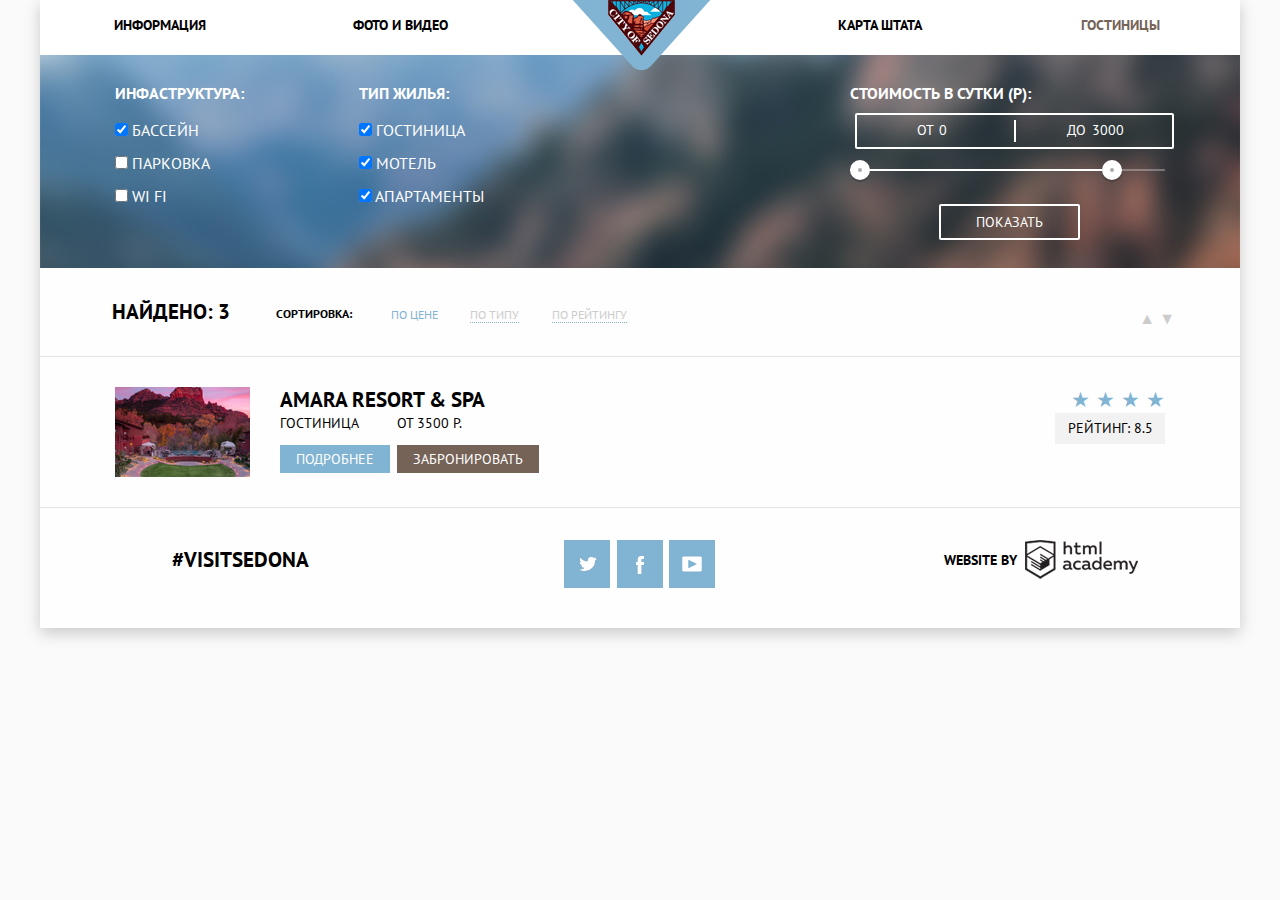
==== commit e4906750: "Разбор мелочей на созвоне с наставником" ====
--- a/catalog.html
+++ b/catalog.html
@@ -5,6 +5,7 @@
         <link rel="stylesheet" href="https://fonts.googleapis.com/css?family=PT+Sans:400,700&subset=latin,cyrillic">
         <link rel="stylesheet" href="css/normalize.css">
         <link rel="stylesheet" href="css/style.css">
+        <title>Sedona</title>
     </head>
     <body>
         <div class="wrapper">
@@ -30,21 +31,21 @@
                     <img src="img/logo.png" width="138" height="70" alt="Логотип">
                 </a>
             </header>
-        <div class="selection">
-            <div class="infrastructure">
-                <label>Инфаструктура:</label><br>
-                <input class="checkbox" type="checkbox" checked id="pool-field"> <label for="pool-field">Бассейн</label><br>
-                <input class="checkbox" type="checkbox" id="parking-field"> <label for="parking-field">Парковка</label><br>
-                <input class="checkbox" type="checkbox" id="internet-field"> <label for="internet-field">wi fi</label>
-            </div>
-            <div class="housing">
-                <label>Тип жилья:</label><br>
-                <input class="checkbox" type="checkbox" checked id="hotel-field"> <label for="hotel-field">Гостиница</label><br>
-                <input class="checkbox" type="checkbox" checked id="motel-field"> <label for="motel-field">Мотель</label><br>
-                <input class="checkbox" type="checkbox" checked id="apartment-field"> <label for="apartment-field">Апартаменты</label>
-            </div>
-            <div class="filter-range">
-                <div class="filter-range-title">Стоимость в сутки (р):</div>
+            <div class="selection">
+                <div class="infrastructure">
+                    <div class="filter-title">Инфаструктура:</div>
+                    <input class="checkbox" type="checkbox" checked id="pool-field"> <label for="pool-field">Бассейн</label><br>
+                    <input class="checkbox" type="checkbox" id="parking-field"> <label for="parking-field">Парковка</label><br>
+                    <input class="checkbox" type="checkbox" id="internet-field"> <label for="internet-field">wi fi</label>
+                </div>
+                <div class="housing">
+                    <div class="filter-title">Тип жилья:</div>
+                    <input class="checkbox" type="checkbox" checked id="hotel-field"> <label for="hotel-field">Гостиница</label><br>
+                    <input class="checkbox" type="checkbox" checked id="motel-field"> <label for="motel-field">Мотель</label><br>
+                    <input class="checkbox" type="checkbox" checked id="apartment-field"> <label for="apartment-field">Апартаменты</label>
+                </div>
+                <div class="filter-range">
+                    <div class="filter-title">Стоимость в сутки (р):</div>
                     <div class="price-controls">
                         <label class="min-price">от <input type="text" name="min-price" value="0"></label>
                         <label class="max-price">до <input type="text" name="max-price" value="3000"></label>
@@ -53,16 +54,16 @@
                         <div class="scale">
                             <div class="bar"></div>
                         </div>
-                      <div class="range-toggle range-toggle-min"></div>
-                      <div class="range-toggle range-toggle-max"></div>
+                        <div class="range-toggle range-toggle-min"></div>
+                        <div class="range-toggle range-toggle-max"></div>
                     </div>
-                <button class="btn-transparent" type="submit">Показать</button>
+                    <button class="btn-transparent" type="submit">Показать</button>
+                </div>
             </div>
-        </div>
-        <div class="header-counter">
-            <div class="breadcrumbs">
-                <h2 class="found">Найдено: 3</h2>
-                <b class="sorting">сортировка:</b>
+            <div class="header-counter">
+                <div class="breadcrumbs">
+                    <h2 class="found">Найдено: 3</h2>
+                    <b class="sorting">сортировка:</b>
                     <ul class="sorting-link">
                         <li>
                             <a href="#" class="link price">по цене</a>
@@ -74,99 +75,99 @@
                             <a href="#" class="link rating">по рейтингу</a>
                         </li>
                     </ul>
-            </div>
+                </div>
                 <div class="sortings-arrow">
                     <a href="#"><span class="sorting-arrow">&#9650;</span></a>
                     <a href="#"><span class="sorting-arrow-down">&#9660;</span></a>
                 </div>
 
-        <div class="hotel">
-            <div class="hotel-description clearfix">
-                <div class="image-card">
-                    <div class="hotel-description-image">
-                        <img src="img/catalog-img/hotel.jpg" width="135" height="90" alt="Гостиница">
+                <div class="hotel">
+                    <div class="hotel-description clearfix">
+                        <div class="image-card">
+                            <div class="hotel-description-image">
+                                <img src="img/catalog-img/hotel.jpg" width="135" height="90" alt="Гостиница">
+                            </div>
+                            <div class="hotel-card">
+                                <h3 class="hotel-title">Amara resort & spa</h3>
+                                <div class="hotel-category-cost">
+                                    <div class="hotel-category">Гостиница</div>
+                                    <div class="hotel-cost spa">От 3500 Р.</div>
+                                </div>
+                                <div class="button">
+                                    <a class="btn" href="#">Подробнее</a>
+                                    <a class="btn btn-brown" href="#">Забронировать</a>
+                                </div>
+                            </div>
+                        </div>
+                        <div class="hotel-rating">
+                            <div class="rating-stars">
+                                <span class="rating-star">&#9733;</span>
+                                <span class="rating-star">&#9733;</span>
+                                <span class="rating-star">&#9733;</span>
+                                <span class="rating-star">&#9733;</span>
+                            </div>
+                            <div class="rating-value">Рейтинг: 8.5</div>
+                        </div>
                     </div>
-                <div class="hotel-card">
-                    <h3 class="hotel-title">Amara resort & spa</h3>
-                    <div class="hotel-category-cost">
-                        <div class="hotel-category">Гостиница</div>
-                        <div class="hotel-cost spa">От 3500 Р.</div>
+                    <!--
+                    <div class="hotel-description clearfix">
+                        <div class="image-card">
+                            <div class="hotel-description-image">
+                                <img src="img/catalog-img/motel.jpg" width="135" height="90" alt="Мотель">
+                            </div>
+                        <div class="hotel-card">
+                            <h3 class="hotel-title">Desert quail inn</h3>
+                            <div class="hotel-category-cost">
+                                <div class="hotel-category">Мотель</div>
+                                <div class="hotel-cost inn">От 2000 Р.</div>
+                            </div>
+                            <div class="button">
+                                <a class="btn" href="#">Подробнее</a>
+                                <a class="btn btn-brown" href="#">Забронировать</a>
+                            </div>
+                        </div>
+                        </div>
+                            <div class="rating-stars">
+                                <span class="rating-star">&#9733;</span>
+                                <span class="rating-star">&#9733;</span>
+                            </div>
+                            <div class="hotel-rating">
+                                <div class="rating-value">Рейтинг: 8.9</div>
+                            </div>
                     </div>
-                    <div class="button">
-                        <a class="btn" href="#">Подробнее</a>
-                        <a class="btn btn-brown" href="#">Забронировать</a>
+
+                    <div class="hotel-description clearfix">
+                        <div class="image-card">
+                            <div class="hotel-description-image">
+                                <img src="img/catalog-img/apartments.jpg" width="135" height="90" alt="Апартаменты">
+                            </div>
+                        <div class="hotel-card">
+                            <h3 class="hotel-title">Villas at poco diablo</h3>
+                            <div class="hotel-category-cost">
+                                <div class="hotel-category">Апартаменты</div>
+                                <div class="hotel-cost diablo">От 4000 Р.</div>
+                            </div>
+                            <div class="button">
+                                <a class="btn" href="#">Подробнее</a>
+                                <a class="btn btn-brown" href="#">Забронировать</a>
+                            </div>
+                        </div>
+                        </div>
+                        <div class="rating-stars">
+                            <span class="rating-star">&#9733;</span>
+                            <span class="rating-star">&#9733;</span>
+                            <span class="rating-star">&#9733;</span>
+                        </div>
+                        <div class="hotel-rating">
+                            <div class="rating-value">Рейтинг: 9.2</div>
+                        </div>
                     </div>
-                </div>
-                </div>
-                    <div class="rating-stars">
-                        <span class="rating-star">&#9733;</span>
-                        <span class="rating-star">&#9733;</span>
-                        <span class="rating-star">&#9733;</span>
-                        <span class="rating-star">&#9733;</span>
-                    </div>
-                    <div class="hotel-rating">
-                        <div class="rating-value">Рейтинг: 8.5</div>
-                    </div>
-            </div>
-            
-            <div class="hotel-description clearfix">
-                <div class="image-card">
-                    <div class="hotel-description-image">
-                        <img src="img/catalog-img/motel.jpg" width="135" height="90" alt="Мотель">
-                    </div>
-                <div class="hotel-card">
-                    <h3 class="hotel-title">Desert quail inn</h3>
-                    <div class="hotel-category-cost">
-                        <div class="hotel-category">Мотель</div>
-                        <div class="hotel-cost inn">От 2000 Р.</div>
-                    </div>
-                    <div class="button">
-                        <a class="btn" href="#">Подробнее</a>
-                        <a class="btn btn-brown" href="#">Забронировать</a>
-                    </div>
-                </div>
-                </div>
-                    <div class="rating-stars">
-                        <span class="rating-star">&#9733;</span>
-                        <span class="rating-star">&#9733;</span>
-                    </div>
-                    <div class="hotel-rating">
-                        <div class="rating-value">Рейтинг: 8.9</div>
-                    </div>
-            </div>
-                        
-            <div class="hotel-description clearfix">
-                <div class="image-card">
-                    <div class="hotel-description-image">
-                        <img src="img/catalog-img/apartments.jpg" width="135" height="90" alt="Апартаменты">
-                    </div>
-                <div class="hotel-card">
-                    <h3 class="hotel-title">Villas at poco diablo</h3>
-                    <div class="hotel-category-cost">
-                        <div class="hotel-category">Апартаменты</div>
-                        <div class="hotel-cost diablo">От 4000 Р.</div>
-                    </div>
-                    <div class="button">
-                        <a class="btn" href="#">Подробнее</a>
-                        <a class="btn btn-brown" href="#">Забронировать</a>
-                    </div>
-                </div>
-                </div>
-                <div class="rating-stars">
-                    <span class="rating-star">&#9733;</span>
-                    <span class="rating-star">&#9733;</span>
-                    <span class="rating-star">&#9733;</span>
-                </div>
-                <div class="hotel-rating">
-                    <div class="rating-value">Рейтинг: 9.2</div>
+                -->
                 </div>
             </div>
-            
-            </div>
-        </div>
-        
-        <footer class="main-footer">
-            <div class="footer-hashtag">#visitsedona</div>
+
+            <footer class="main-footer">
+                <div class="footer-hashtag">#visitsedona</div>
                 <ul class="footer-social-list">
                     <li class="social-btn social-btn-left">
                         <a href="#" class="social-btn social-btn-twitter"></a>
@@ -180,11 +181,9 @@
                 </ul>
                 <div class="footer-copyright">
                     <b class="website">Website by</b>
-                    <a href="http://htmlacademy.ru">
-                        <img src="img/html-academy.png" class="htmlacademy">
-                    </a>
+                    <a class="htmlacademy" href="http://htmlacademy.ru">HTML Academy</a>
                 </div>
-        </footer>
+            </footer>
         </div>
      </body>
 </html>
--- a/css/style.css
+++ b/css/style.css
@@ -10,6 +10,20 @@
     -moz-osx-font-smoothing: grayscale;
 }
 
+.clearfix:before,
+.clearfix:after {
+    content: "";
+    display: table;
+}
+
+.clearfix:after {
+    clear: both;
+}
+
+a {
+    text-decoration: none;
+}
+
 .wrapper {
     background: #fff;
     box-shadow: 0 5px 15px 0 rgba(0, 1, 1, 0.2);
@@ -18,6 +32,7 @@
 }
 
     .main-header {
+        position: relative;
         height: 55px;
     }
         .nav {
@@ -175,7 +190,7 @@
         .number-three {
             margin-top: 24px;
         }
-            
+
         .number-four {
             margin-top: 24px
         }
@@ -288,6 +303,7 @@
     }
         .search-form-group {
             display: inline-block;
+            vertical-align: top;
             font-size: 0;
             border: 0;
             padding: 0 0 3px;
@@ -329,12 +345,13 @@
             height: 38px;
             width: 311px;
             display: inline-block;
+            vertical-align: top;
         }
 
         .calendar-btn {
             box-sizing: border-box;
             border: 2px solid #f2f2f2;
-            background: #f2f2f2;
+            background: #f2f2f2  url(../img/index-img/calendar.png) no-repeat 50% 50%;
             font-size: 14px;
             font-weight: bold;
             padding: 0;
@@ -378,7 +395,7 @@
             height: 38px;
             width: 34px;
         }
-  
+
         .search-form-minus:hover {
             background: #ebebeb;
             border-color: #ebebeb;
@@ -434,7 +451,7 @@
             border-color: #e5e5e5;
             background: #fff;
         }
-        
+
         .search-form-baby {
             box-sizing: border-box;
             border: 2px solid #f2f2f2;
@@ -519,7 +536,7 @@
         margin: 0;
         padding: 0;
     }
- 
+
     .social-btn {
         display: inline-block;
         vertical-align: top;
@@ -528,7 +545,7 @@
         height: 48px;
         margin: 0 5px;
     }
-     
+
     .social-btn:hover {
         background-color: #669ec0;
     }
@@ -574,55 +591,59 @@
 
     .website {
         display: inline-block;
-        vertical-align: top;
-        margin-top: 9px;
+        vertical-align: middle;
         margin-left: 6px;
     }
 
     .htmlacademy {
-        margin-top: 4px;
+        background: url(../img/html-academy.png) no-repeat 50% 50%;
+        display: inline-block;
+        vertical-align: middle;
+        font-size: 0;
         margin-right: 4px;
         margin-left: 4px;
+        height: 39px;
+        width: 113px;
     }
 
     .htmlacademy:hover {
-        background: url(../img/htmlacademy-hover.png) no-repeat 100% 100%;
+        background-image: url(../img/htmlacademy-hover.png);
     }
 
 
 .selection {
     background: url(../img/catalog-img/bg.jpg) no-repeat 50% 16%;
+    color: #fff;
     overflow: hidden;
-    height: 216px;
-    color: #fff;
+    padding: 28px 0;
     text-transform: uppercase;
 }
 
     .infrastructure {
         float: left;
-        margin: 28px 0;
         margin-left: 75px;
     }
-
         .checkbox {
-            margin: 10px 0 10px;
-        }
-    
+            margin: 10px 0;
+        }
+
     .housing {
         float: left;
-        margin: 28px 0 0 115px;
-    }
-
-    .cost-day {
-        float: right;
-        margin: 50px 210px 0 0;
+        margin: 0 0 0 115px;
+    }
+
+    .filter-title {
+        font-weight: 600;
+        font-size: 16px;
+        line-height: 21px;
+        margin-bottom: 9px;
     }
 
 .filter-range {
+    color: #ffffff;
+    float: right;
+    margin-right: 75px;
     width: 315px;
-    margin: 29px auto;
-    margin-right: 80px;
-    color: #ffffff;
     text-transform: uppercase;
 }
 
@@ -635,7 +656,7 @@
     }
 
     .price-controls {
-        position: relative;  
+        position: relative;
         height: 32px;
         width: 315px;
         margin-left: 5px;
@@ -658,6 +679,7 @@
 
     .price-controls label {
         display: inline-block;
+        vertical-align: top;
         font-size: 14px;
         line-height: 38px;
         vertical-align: top;
@@ -785,7 +807,7 @@
         list-style: none;
         line-height: 18px;
     }
-    
+
     .link {
         color: #cccccc;
         border-bottom: 1px dotted #81b3d2;
@@ -804,7 +826,7 @@
     }
 
     .rating {
-        margin-left: 29px;    
+        margin-left: 29px;
     }
 
 .sortings-arrow {
@@ -829,10 +851,6 @@
         color: #000;
     }
 
-a {
-    text-decoration: none;
-}
-
 
 .hotel {
     font-size: 0;
@@ -841,62 +859,57 @@
 }
 
     .hotel-description {
-        margin: 20px -3px 0;
         border-bottom: 1px solid #e5e5e5;
-    }
-
-    .clearfix:before,
-    .clearfix:after {
-        content: "";
-        display: table;
-    }
-
-    .clearfix:after {
-        clear: both;
+        padding: 30px 75px;
     }
 
     .image-card {
-        margin-left: 75px;
-    }
-
-    .hotel-description-image {
         float: left;
-        margin-top: 5px;
-        margin-bottom: 15px;
-        margin-right: 20px;
-    }
-
-    .hotel-card {
-        margin: -16px 0 0 166px;
-    }
-
-    .hotel-title {
-        font-size: 21px;
-        line-height: 26px;
-        width: 240px;
-    }
-
-    .hotel-title:hover {
-        color: #81b3d2;
-    } 
-
-    .hotel-category-cost {
-        margin-top: -13px;
-        margin-bottom: 15px;
-        font-size: 14px;
-    }
-
-    .hotel-category {
-        display: inline-block;
-        font-size: 14px;
-        line-height: 21px;
-    }
-
-    .hotel-cost {
-        display: inline-block;
-        font-size: 14px;
-        line-height: 21px;
-    }
+        width: 670px;
+    }
+
+        .hotel-description-image {
+            display: inline-block;
+            vertical-align: top;
+            width: 135px;
+            margin-right: 30px;
+        }
+            .hotel-description-image img {
+                width: 100%;
+            }
+
+        .hotel-card {
+            display: inline-block;
+            vertical-align: top;
+            width: 500px;
+        }
+
+            .hotel-title {
+                font-size: 21px;
+                line-height: 26px;
+                margin: 0;
+            }
+
+            .hotel-title:hover {
+                color: #81b3d2;
+            }
+
+            .hotel-category-cost {
+                margin-bottom: 15px;
+                font-size: 14px;
+            }
+
+        .hotel-category {
+            display: inline-block;
+            font-size: 14px;
+            line-height: 21px;
+        }
+
+        .hotel-cost {
+            display: inline-block;
+            font-size: 14px;
+            line-height: 21px;
+        }
 
     .spa {
         margin-left: 34px;
@@ -933,34 +946,26 @@
         background: #604e43;
     }
 
-
-.rating-stars {
-    float: right;
-    text-align: right;
-    font-size: 21px;
-    line-height: 26px;
-    margin-right: 75px;
-    margin-top: -91px;
-    width: 100px;
-}
-
-    .rating-star {
-        color: #81b3d2;
-    }
-
     .hotel-rating {
         float: right;
+        text-align: right;
         width: 110px;
-        margin-top: -25px;
-        margin-right: 75px;
-        margin-bottom: 30px;
-    }
-    
-.rating-value {
-    padding: 5px 0;
-    width: 110px;
-    background: #f2f2f2;
-    font-size: 14px;
-    line-height: 21px;
-    text-align: center;
-}
+    }
+
+        .rating-stars {
+            text-align: right;
+            font-size: 21px;
+            line-height: 26px;
+        }
+
+        .rating-star {
+            color: #81b3d2;
+        }
+
+        .rating-value {
+            background: #f2f2f2;
+            padding: 5px 0;
+            font-size: 14px;
+            line-height: 21px;
+            text-align: center;
+        }
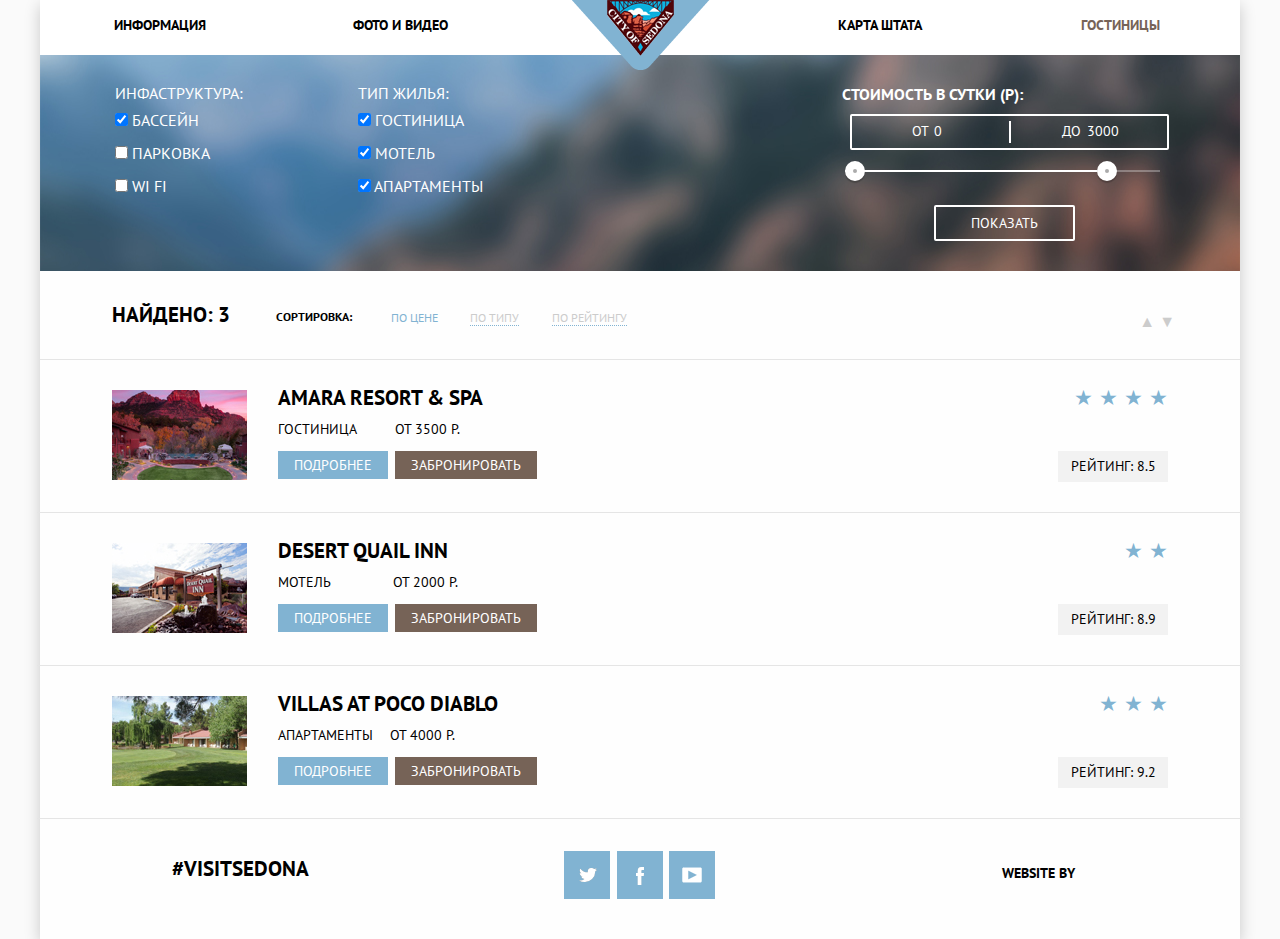
==== commit c8b24315: "ghg" ====
--- a/catalog.html
+++ b/catalog.html
@@ -5,7 +5,6 @@
         <link rel="stylesheet" href="https://fonts.googleapis.com/css?family=PT+Sans:400,700&subset=latin,cyrillic">
         <link rel="stylesheet" href="css/normalize.css">
         <link rel="stylesheet" href="css/style.css">
-        <title>Sedona</title>
     </head>
     <body>
         <div class="wrapper">
@@ -31,21 +30,21 @@
                     <img src="img/logo.png" width="138" height="70" alt="Логотип">
                 </a>
             </header>
-            <div class="selection">
-                <div class="infrastructure">
-                    <div class="filter-title">Инфаструктура:</div>
-                    <input class="checkbox" type="checkbox" checked id="pool-field"> <label for="pool-field">Бассейн</label><br>
-                    <input class="checkbox" type="checkbox" id="parking-field"> <label for="parking-field">Парковка</label><br>
-                    <input class="checkbox" type="checkbox" id="internet-field"> <label for="internet-field">wi fi</label>
-                </div>
-                <div class="housing">
-                    <div class="filter-title">Тип жилья:</div>
-                    <input class="checkbox" type="checkbox" checked id="hotel-field"> <label for="hotel-field">Гостиница</label><br>
-                    <input class="checkbox" type="checkbox" checked id="motel-field"> <label for="motel-field">Мотель</label><br>
-                    <input class="checkbox" type="checkbox" checked id="apartment-field"> <label for="apartment-field">Апартаменты</label>
-                </div>
-                <div class="filter-range">
-                    <div class="filter-title">Стоимость в сутки (р):</div>
+        <div class="selection">
+            <div class="infrastructure">
+                <label>Инфаструктура:</label><br>
+                <input class="checkbox" type="checkbox" checked id="pool-field"> <label for="pool-field">Бассейн</label><br>
+                <input class="checkbox" type="checkbox" id="parking-field"> <label for="parking-field">Парковка</label><br>
+                <input class="checkbox" type="checkbox" id="internet-field"> <label for="internet-field">wi fi</label>
+            </div>
+            <div class="housing">
+                <label>Тип жилья:</label><br>
+                <input class="checkbox" type="checkbox" checked id="hotel-field"> <label for="hotel-field">Гостиница</label><br>
+                <input class="checkbox" type="checkbox" checked id="motel-field"> <label for="motel-field">Мотель</label><br>
+                <input class="checkbox" type="checkbox" checked id="apartment-field"> <label for="apartment-field">Апартаменты</label>
+            </div>
+            <div class="filter-range">
+                <div class="filter-range-title">Стоимость в сутки (р):</div>
                     <div class="price-controls">
                         <label class="min-price">от <input type="text" name="min-price" value="0"></label>
                         <label class="max-price">до <input type="text" name="max-price" value="3000"></label>
@@ -54,16 +53,16 @@
                         <div class="scale">
                             <div class="bar"></div>
                         </div>
-                        <div class="range-toggle range-toggle-min"></div>
-                        <div class="range-toggle range-toggle-max"></div>
+                      <div class="range-toggle range-toggle-min"></div>
+                      <div class="range-toggle range-toggle-max"></div>
                     </div>
-                    <button class="btn-transparent" type="submit">Показать</button>
-                </div>
+                <button class="btn-transparent" type="submit">Показать</button>
             </div>
-            <div class="header-counter">
-                <div class="breadcrumbs">
-                    <h2 class="found">Найдено: 3</h2>
-                    <b class="sorting">сортировка:</b>
+        </div>
+        <div class="header-counter">
+            <div class="breadcrumbs">
+                <h2 class="found">Найдено: 3</h2>
+                <b class="sorting">сортировка:</b>
                     <ul class="sorting-link">
                         <li>
                             <a href="#" class="link price">по цене</a>
@@ -75,99 +74,99 @@
                             <a href="#" class="link rating">по рейтингу</a>
                         </li>
                     </ul>
-                </div>
+            </div>
                 <div class="sortings-arrow">
                     <a href="#"><span class="sorting-arrow">&#9650;</span></a>
                     <a href="#"><span class="sorting-arrow-down">&#9660;</span></a>
                 </div>
 
-                <div class="hotel">
-                    <div class="hotel-description clearfix">
-                        <div class="image-card">
-                            <div class="hotel-description-image">
-                                <img src="img/catalog-img/hotel.jpg" width="135" height="90" alt="Гостиница">
-                            </div>
-                            <div class="hotel-card">
-                                <h3 class="hotel-title">Amara resort & spa</h3>
-                                <div class="hotel-category-cost">
-                                    <div class="hotel-category">Гостиница</div>
-                                    <div class="hotel-cost spa">От 3500 Р.</div>
-                                </div>
-                                <div class="button">
-                                    <a class="btn" href="#">Подробнее</a>
-                                    <a class="btn btn-brown" href="#">Забронировать</a>
-                                </div>
-                            </div>
-                        </div>
-                        <div class="hotel-rating">
-                            <div class="rating-stars">
-                                <span class="rating-star">&#9733;</span>
-                                <span class="rating-star">&#9733;</span>
-                                <span class="rating-star">&#9733;</span>
-                                <span class="rating-star">&#9733;</span>
-                            </div>
-                            <div class="rating-value">Рейтинг: 8.5</div>
-                        </div>
+        <div class="hotel">
+            <div class="hotel-description clearfix">
+                <div class="image-card">
+                    <div class="hotel-description-image">
+                        <img src="img/catalog-img/hotel.jpg" width="135" height="90" alt="Гостиница">
                     </div>
-                    <!--
-                    <div class="hotel-description clearfix">
-                        <div class="image-card">
-                            <div class="hotel-description-image">
-                                <img src="img/catalog-img/motel.jpg" width="135" height="90" alt="Мотель">
-                            </div>
-                        <div class="hotel-card">
-                            <h3 class="hotel-title">Desert quail inn</h3>
-                            <div class="hotel-category-cost">
-                                <div class="hotel-category">Мотель</div>
-                                <div class="hotel-cost inn">От 2000 Р.</div>
-                            </div>
-                            <div class="button">
-                                <a class="btn" href="#">Подробнее</a>
-                                <a class="btn btn-brown" href="#">Забронировать</a>
-                            </div>
-                        </div>
-                        </div>
-                            <div class="rating-stars">
-                                <span class="rating-star">&#9733;</span>
-                                <span class="rating-star">&#9733;</span>
-                            </div>
-                            <div class="hotel-rating">
-                                <div class="rating-value">Рейтинг: 8.9</div>
-                            </div>
+                <div class="hotel-card">
+                    <h3 class="hotel-title">Amara resort & spa</h3>
+                    <div class="hotel-category-cost">
+                        <div class="hotel-category">Гостиница</div>
+                        <div class="hotel-cost spa">От 3500 Р.</div>
                     </div>
-
-                    <div class="hotel-description clearfix">
-                        <div class="image-card">
-                            <div class="hotel-description-image">
-                                <img src="img/catalog-img/apartments.jpg" width="135" height="90" alt="Апартаменты">
-                            </div>
-                        <div class="hotel-card">
-                            <h3 class="hotel-title">Villas at poco diablo</h3>
-                            <div class="hotel-category-cost">
-                                <div class="hotel-category">Апартаменты</div>
-                                <div class="hotel-cost diablo">От 4000 Р.</div>
-                            </div>
-                            <div class="button">
-                                <a class="btn" href="#">Подробнее</a>
-                                <a class="btn btn-brown" href="#">Забронировать</a>
-                            </div>
-                        </div>
-                        </div>
-                        <div class="rating-stars">
-                            <span class="rating-star">&#9733;</span>
-                            <span class="rating-star">&#9733;</span>
-                            <span class="rating-star">&#9733;</span>
-                        </div>
-                        <div class="hotel-rating">
-                            <div class="rating-value">Рейтинг: 9.2</div>
-                        </div>
+                    <div class="button">
+                        <a class="btn" href="#">Подробнее</a>
+                        <a class="btn btn-brown" href="#">Забронировать</a>
                     </div>
-                -->
+                </div>
+                </div>
+                    <div class="rating-stars">
+                        <span class="rating-star">&#9733;</span>
+                        <span class="rating-star">&#9733;</span>
+                        <span class="rating-star">&#9733;</span>
+                        <span class="rating-star">&#9733;</span>
+                    </div>
+                    <div class="hotel-rating">
+                        <div class="rating-value">Рейтинг: 8.5</div>
+                    </div>
+            </div>
+            
+            <div class="hotel-description clearfix">
+                <div class="image-card">
+                    <div class="hotel-description-image">
+                        <img src="img/catalog-img/motel.jpg" width="135" height="90" alt="Мотель">
+                    </div>
+                <div class="hotel-card">
+                    <h3 class="hotel-title">Desert quail inn</h3>
+                    <div class="hotel-category-cost">
+                        <div class="hotel-category">Мотель</div>
+                        <div class="hotel-cost inn">От 2000 Р.</div>
+                    </div>
+                    <div class="button">
+                        <a class="btn" href="#">Подробнее</a>
+                        <a class="btn btn-brown" href="#">Забронировать</a>
+                    </div>
+                </div>
+                </div>
+                    <div class="rating-stars">
+                        <span class="rating-star">&#9733;</span>
+                        <span class="rating-star">&#9733;</span>
+                    </div>
+                    <div class="hotel-rating">
+                        <div class="rating-value">Рейтинг: 8.9</div>
+                    </div>
+            </div>
+                        
+            <div class="hotel-description clearfix">
+                <div class="image-card">
+                    <div class="hotel-description-image">
+                        <img src="img/catalog-img/apartments.jpg" width="135" height="90" alt="Апартаменты">
+                    </div>
+                <div class="hotel-card">
+                    <h3 class="hotel-title">Villas at poco diablo</h3>
+                    <div class="hotel-category-cost">
+                        <div class="hotel-category">Апартаменты</div>
+                        <div class="hotel-cost diablo">От 4000 Р.</div>
+                    </div>
+                    <div class="button">
+                        <a class="btn" href="#">Подробнее</a>
+                        <a class="btn btn-brown" href="#">Забронировать</a>
+                    </div>
+                </div>
+                </div>
+                <div class="rating-stars">
+                    <span class="rating-star">&#9733;</span>
+                    <span class="rating-star">&#9733;</span>
+                    <span class="rating-star">&#9733;</span>
+                </div>
+                <div class="hotel-rating">
+                    <div class="rating-value">Рейтинг: 9.2</div>
                 </div>
             </div>
-
-            <footer class="main-footer">
-                <div class="footer-hashtag">#visitsedona</div>
+            
+            </div>
+        </div>
+        
+        <footer class="main-footer">
+            <div class="footer-hashtag">#visitsedona</div>
                 <ul class="footer-social-list">
                     <li class="social-btn social-btn-left">
                         <a href="#" class="social-btn social-btn-twitter"></a>
@@ -181,9 +180,9 @@
                 </ul>
                 <div class="footer-copyright">
                     <b class="website">Website by</b>
-                    <a class="htmlacademy" href="http://htmlacademy.ru">HTML Academy</a>
+                    <a class="htmlacademy" href="http://htmlacademy.ru"></a>
                 </div>
-            </footer>
+        </footer>
         </div>
      </body>
 </html>
--- a/css/style.css
+++ b/css/style.css
@@ -10,20 +10,6 @@
     -moz-osx-font-smoothing: grayscale;
 }
 
-.clearfix:before,
-.clearfix:after {
-    content: "";
-    display: table;
-}
-
-.clearfix:after {
-    clear: both;
-}
-
-a {
-    text-decoration: none;
-}
-
 .wrapper {
     background: #fff;
     box-shadow: 0 5px 15px 0 rgba(0, 1, 1, 0.2);
@@ -32,7 +18,6 @@
 }
 
     .main-header {
-        position: relative;
         height: 55px;
     }
         .nav {
@@ -190,7 +175,7 @@
         .number-three {
             margin-top: 24px;
         }
-
+            
         .number-four {
             margin-top: 24px
         }
@@ -303,7 +288,6 @@
     }
         .search-form-group {
             display: inline-block;
-            vertical-align: top;
             font-size: 0;
             border: 0;
             padding: 0 0 3px;
@@ -345,13 +329,12 @@
             height: 38px;
             width: 311px;
             display: inline-block;
-            vertical-align: top;
         }
 
         .calendar-btn {
             box-sizing: border-box;
             border: 2px solid #f2f2f2;
-            background: #f2f2f2  url(../img/index-img/calendar.png) no-repeat 50% 50%;
+            background: #f2f2f2;
             font-size: 14px;
             font-weight: bold;
             padding: 0;
@@ -395,7 +378,7 @@
             height: 38px;
             width: 34px;
         }
-
+  
         .search-form-minus:hover {
             background: #ebebeb;
             border-color: #ebebeb;
@@ -451,7 +434,7 @@
             border-color: #e5e5e5;
             background: #fff;
         }
-
+        
         .search-form-baby {
             box-sizing: border-box;
             border: 2px solid #f2f2f2;
@@ -536,7 +519,7 @@
         margin: 0;
         padding: 0;
     }
-
+ 
     .social-btn {
         display: inline-block;
         vertical-align: top;
@@ -545,7 +528,7 @@
         height: 48px;
         margin: 0 5px;
     }
-
+     
     .social-btn:hover {
         background-color: #669ec0;
     }
@@ -591,59 +574,56 @@
 
     .website {
         display: inline-block;
-        vertical-align: middle;
+        vertical-align: top;
+        margin-top: 9px;
         margin-left: 6px;
     }
 
     .htmlacademy {
-        background: url(../img/html-academy.png) no-repeat 50% 50%;
-        display: inline-block;
-        vertical-align: middle;
-        font-size: 0;
+        background: url(../img/index-img/calendar.png);
+        margin-top: 4px;
         margin-right: 4px;
         margin-left: 4px;
-        height: 39px;
-        width: 113px;
     }
 
     .htmlacademy:hover {
-        background-image: url(../img/htmlacademy-hover.png);
+        background: url(../img/htmlacademy-hover.png) no-repeat 100% 100%;
     }
 
 
 .selection {
     background: url(../img/catalog-img/bg.jpg) no-repeat 50% 16%;
+    overflow: hidden;
+    height: 216px;
     color: #fff;
-    overflow: hidden;
-    padding: 28px 0;
     text-transform: uppercase;
 }
 
     .infrastructure {
         float: left;
+        margin: 28px 0;
         margin-left: 75px;
     }
+
         .checkbox {
-            margin: 10px 0;
-        }
-
+            margin: 10px 0 10px;
+        }
+    
     .housing {
         float: left;
-        margin: 0 0 0 115px;
-    }
-
-    .filter-title {
-        font-weight: 600;
-        font-size: 16px;
-        line-height: 21px;
-        margin-bottom: 9px;
+        margin: 28px 0 0 115px;
+    }
+
+    .cost-day {
+        float: right;
+        margin: 50px 210px 0 0;
     }
 
 .filter-range {
+    width: 315px;
+    margin: 29px auto;
+    margin-right: 80px;
     color: #ffffff;
-    float: right;
-    margin-right: 75px;
-    width: 315px;
     text-transform: uppercase;
 }
 
@@ -656,7 +636,7 @@
     }
 
     .price-controls {
-        position: relative;
+        position: relative;  
         height: 32px;
         width: 315px;
         margin-left: 5px;
@@ -679,7 +659,6 @@
 
     .price-controls label {
         display: inline-block;
-        vertical-align: top;
         font-size: 14px;
         line-height: 38px;
         vertical-align: top;
@@ -807,7 +786,7 @@
         list-style: none;
         line-height: 18px;
     }
-
+    
     .link {
         color: #cccccc;
         border-bottom: 1px dotted #81b3d2;
@@ -826,7 +805,7 @@
     }
 
     .rating {
-        margin-left: 29px;
+        margin-left: 29px;    
     }
 
 .sortings-arrow {
@@ -851,6 +830,10 @@
         color: #000;
     }
 
+a {
+    text-decoration: none;
+}
+
 
 .hotel {
     font-size: 0;
@@ -859,57 +842,62 @@
 }
 
     .hotel-description {
+        margin: 20px -3px 0;
         border-bottom: 1px solid #e5e5e5;
-        padding: 30px 75px;
+    }
+
+    .clearfix:before,
+    .clearfix:after {
+        content: "";
+        display: table;
+    }
+
+    .clearfix:after {
+        clear: both;
     }
 
     .image-card {
+        margin-left: 75px;
+    }
+
+    .hotel-description-image {
         float: left;
-        width: 670px;
-    }
-
-        .hotel-description-image {
-            display: inline-block;
-            vertical-align: top;
-            width: 135px;
-            margin-right: 30px;
-        }
-            .hotel-description-image img {
-                width: 100%;
-            }
-
-        .hotel-card {
-            display: inline-block;
-            vertical-align: top;
-            width: 500px;
-        }
-
-            .hotel-title {
-                font-size: 21px;
-                line-height: 26px;
-                margin: 0;
-            }
-
-            .hotel-title:hover {
-                color: #81b3d2;
-            }
-
-            .hotel-category-cost {
-                margin-bottom: 15px;
-                font-size: 14px;
-            }
-
-        .hotel-category {
-            display: inline-block;
-            font-size: 14px;
-            line-height: 21px;
-        }
-
-        .hotel-cost {
-            display: inline-block;
-            font-size: 14px;
-            line-height: 21px;
-        }
+        margin-top: 5px;
+        margin-bottom: 15px;
+        margin-right: 20px;
+    }
+
+    .hotel-card {
+        margin: -16px 0 0 166px;
+    }
+
+    .hotel-title {
+        font-size: 21px;
+        line-height: 26px;
+        width: 240px;
+    }
+
+    .hotel-title:hover {
+        color: #81b3d2;
+    } 
+
+    .hotel-category-cost {
+        margin-top: -13px;
+        margin-bottom: 15px;
+        font-size: 14px;
+    }
+
+    .hotel-category {
+        display: inline-block;
+        font-size: 14px;
+        line-height: 21px;
+    }
+
+    .hotel-cost {
+        display: inline-block;
+        font-size: 14px;
+        line-height: 21px;
+    }
 
     .spa {
         margin-left: 34px;
@@ -946,26 +934,34 @@
         background: #604e43;
     }
 
+
+.rating-stars {
+    float: right;
+    text-align: right;
+    font-size: 21px;
+    line-height: 26px;
+    margin-right: 75px;
+    margin-top: -91px;
+    width: 100px;
+}
+
+    .rating-star {
+        color: #81b3d2;
+    }
+
     .hotel-rating {
         float: right;
-        text-align: right;
         width: 110px;
-    }
-
-        .rating-stars {
-            text-align: right;
-            font-size: 21px;
-            line-height: 26px;
-        }
-
-        .rating-star {
-            color: #81b3d2;
-        }
-
-        .rating-value {
-            background: #f2f2f2;
-            padding: 5px 0;
-            font-size: 14px;
-            line-height: 21px;
-            text-align: center;
-        }
+        margin-top: -25px;
+        margin-right: 75px;
+        margin-bottom: 30px;
+    }
+    
+.rating-value {
+    padding: 5px 0;
+    width: 110px;
+    background: #f2f2f2;
+    font-size: 14px;
+    line-height: 21px;
+    text-align: center;
+}
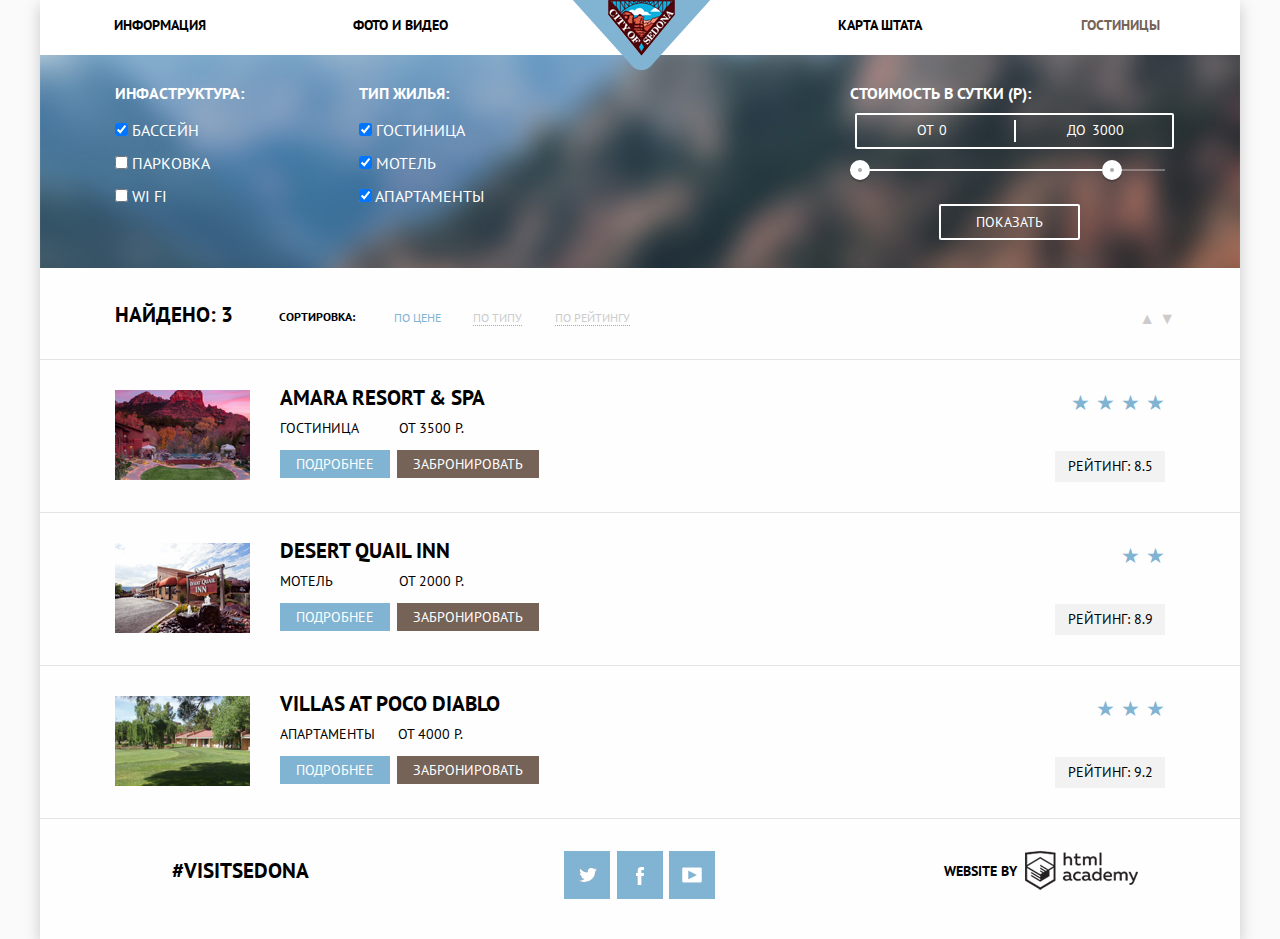
==== commit ee3b3cf7: "Поправка 3" ====
--- a/catalog.html
+++ b/catalog.html
@@ -5,6 +5,7 @@
         <link rel="stylesheet" href="https://fonts.googleapis.com/css?family=PT+Sans:400,700&subset=latin,cyrillic">
         <link rel="stylesheet" href="css/normalize.css">
         <link rel="stylesheet" href="css/style.css">
+        <title>Sedona</title>
     </head>
     <body>
         <div class="wrapper">
@@ -30,21 +31,21 @@
                     <img src="img/logo.png" width="138" height="70" alt="Логотип">
                 </a>
             </header>
-        <div class="selection">
-            <div class="infrastructure">
-                <label>Инфаструктура:</label><br>
-                <input class="checkbox" type="checkbox" checked id="pool-field"> <label for="pool-field">Бассейн</label><br>
-                <input class="checkbox" type="checkbox" id="parking-field"> <label for="parking-field">Парковка</label><br>
-                <input class="checkbox" type="checkbox" id="internet-field"> <label for="internet-field">wi fi</label>
-            </div>
-            <div class="housing">
-                <label>Тип жилья:</label><br>
-                <input class="checkbox" type="checkbox" checked id="hotel-field"> <label for="hotel-field">Гостиница</label><br>
-                <input class="checkbox" type="checkbox" checked id="motel-field"> <label for="motel-field">Мотель</label><br>
-                <input class="checkbox" type="checkbox" checked id="apartment-field"> <label for="apartment-field">Апартаменты</label>
-            </div>
-            <div class="filter-range">
-                <div class="filter-range-title">Стоимость в сутки (р):</div>
+            <div class="selection">
+                <div class="infrastructure">
+                    <div class="filter-title">Инфаструктура:</div>
+                    <input class="checkbox" type="checkbox" checked id="pool-field"> <label for="pool-field">Бассейн</label><br>
+                    <input class="checkbox" type="checkbox" id="parking-field"> <label for="parking-field">Парковка</label><br>
+                    <input class="checkbox" type="checkbox" id="internet-field"> <label for="internet-field">wi fi</label>
+                </div>
+                <div class="housing">
+                    <div class="filter-title">Тип жилья:</div>
+                    <input class="checkbox" type="checkbox" checked id="hotel-field"> <label for="hotel-field">Гостиница</label><br>
+                    <input class="checkbox" type="checkbox" checked id="motel-field"> <label for="motel-field">Мотель</label><br>
+                    <input class="checkbox" type="checkbox" checked id="apartment-field"> <label for="apartment-field">Апартаменты</label>
+                </div>
+                <div class="filter-range">
+                    <div class="filter-title">Стоимость в сутки (р):</div>
                     <div class="price-controls">
                         <label class="min-price">от <input type="text" name="min-price" value="0"></label>
                         <label class="max-price">до <input type="text" name="max-price" value="3000"></label>
@@ -53,16 +54,16 @@
                         <div class="scale">
                             <div class="bar"></div>
                         </div>
-                      <div class="range-toggle range-toggle-min"></div>
-                      <div class="range-toggle range-toggle-max"></div>
+                        <div class="range-toggle range-toggle-min"></div>
+                        <div class="range-toggle range-toggle-max"></div>
                     </div>
-                <button class="btn-transparent" type="submit">Показать</button>
+                    <button class="btn-transparent" type="submit">Показать</button>
+                </div>
             </div>
-        </div>
-        <div class="header-counter">
-            <div class="breadcrumbs">
-                <h2 class="found">Найдено: 3</h2>
-                <b class="sorting">сортировка:</b>
+            <div class="header-counter">
+                <div class="breadcrumbs">
+                    <h2 class="found">Найдено: 3</h2>
+                    <b class="sorting">сортировка:</b>
                     <ul class="sorting-link">
                         <li>
                             <a href="#" class="link price">по цене</a>
@@ -74,99 +75,97 @@
                             <a href="#" class="link rating">по рейтингу</a>
                         </li>
                     </ul>
-            </div>
+                </div>
                 <div class="sortings-arrow">
                     <a href="#"><span class="sorting-arrow">&#9650;</span></a>
                     <a href="#"><span class="sorting-arrow-down">&#9660;</span></a>
                 </div>
 
-        <div class="hotel">
-            <div class="hotel-description clearfix">
-                <div class="image-card">
-                    <div class="hotel-description-image">
-                        <img src="img/catalog-img/hotel.jpg" width="135" height="90" alt="Гостиница">
+                <div class="hotel">
+                    <div class="hotel-description clearfix">
+                        <div class="image-card">
+                            <div class="hotel-description-image">
+                                <img src="img/catalog-img/hotel.jpg" width="135" height="90" alt="Гостиница">
+                            </div>
+                            <div class="hotel-card">
+                                <h3 class="hotel-title">Amara resort & spa</h3>
+                                <div class="hotel-category-cost">
+                                    <div class="hotel-category">Гостиница</div>
+                                    <div class="hotel-cost spa">От 3500 Р.</div>
+                                </div>
+                                <div class="button">
+                                    <a class="btn" href="#">Подробнее</a>
+                                    <a class="btn btn-brown" href="#">Забронировать</a>
+                                </div>
+                            </div>
+                        </div>
+                        <div class="hotel-rating">
+                            <div class="rating-stars">
+                                <span class="rating-star">&#9733;</span>
+                                <span class="rating-star">&#9733;</span>
+                                <span class="rating-star">&#9733;</span>
+                                <span class="rating-star">&#9733;</span>
+                            </div>
+                            <div class="rating-value">Рейтинг: 8.5</div>
+                        </div>
                     </div>
-                <div class="hotel-card">
-                    <h3 class="hotel-title">Amara resort & spa</h3>
-                    <div class="hotel-category-cost">
-                        <div class="hotel-category">Гостиница</div>
-                        <div class="hotel-cost spa">От 3500 Р.</div>
+                    <div class="hotel-description clearfix">
+                        <div class="image-card">
+                            <div class="hotel-description-image">
+                                <img src="img/catalog-img/motel.jpg" width="135" height="90" alt="Мотель">
+                            </div>
+                        <div class="hotel-card">
+                            <h3 class="hotel-title">Desert quail inn</h3>
+                            <div class="hotel-category-cost">
+                                <div class="hotel-category">Мотель</div>
+                                <div class="hotel-cost inn">От 2000 Р.</div>
+                            </div>
+                            <div class="button">
+                                <a class="btn" href="#">Подробнее</a>
+                                <a class="btn btn-brown" href="#">Забронировать</a>
+                            </div>
+                        </div>
+                        </div>
+                            <div class="rating-stars">
+                                <span class="rating-star">&#9733;</span>
+                                <span class="rating-star">&#9733;</span>
+                            </div>
+                            <div class="hotel-rating">
+                                <div class="rating-value">Рейтинг: 8.9</div>
+                            </div>
                     </div>
-                    <div class="button">
-                        <a class="btn" href="#">Подробнее</a>
-                        <a class="btn btn-brown" href="#">Забронировать</a>
+
+                    <div class="hotel-description clearfix">
+                        <div class="image-card">
+                            <div class="hotel-description-image">
+                                <img src="img/catalog-img/apartments.jpg" width="135" height="90" alt="Апартаменты">
+                            </div>
+                        <div class="hotel-card">
+                            <h3 class="hotel-title">Villas at poco diablo</h3>
+                            <div class="hotel-category-cost">
+                                <div class="hotel-category">Апартаменты</div>
+                                <div class="hotel-cost diablo">От 4000 Р.</div>
+                            </div>
+                            <div class="button">
+                                <a class="btn" href="#">Подробнее</a>
+                                <a class="btn btn-brown" href="#">Забронировать</a>
+                            </div>
+                        </div>
+                        </div>
+                        <div class="rating-stars">
+                            <span class="rating-star">&#9733;</span>
+                            <span class="rating-star">&#9733;</span>
+                            <span class="rating-star">&#9733;</span>
+                        </div>
+                        <div class="hotel-rating">
+                            <div class="rating-value">Рейтинг: 9.2</div>
+                        </div>
                     </div>
                 </div>
-                </div>
-                    <div class="rating-stars">
-                        <span class="rating-star">&#9733;</span>
-                        <span class="rating-star">&#9733;</span>
-                        <span class="rating-star">&#9733;</span>
-                        <span class="rating-star">&#9733;</span>
-                    </div>
-                    <div class="hotel-rating">
-                        <div class="rating-value">Рейтинг: 8.5</div>
-                    </div>
             </div>
-            
-            <div class="hotel-description clearfix">
-                <div class="image-card">
-                    <div class="hotel-description-image">
-                        <img src="img/catalog-img/motel.jpg" width="135" height="90" alt="Мотель">
-                    </div>
-                <div class="hotel-card">
-                    <h3 class="hotel-title">Desert quail inn</h3>
-                    <div class="hotel-category-cost">
-                        <div class="hotel-category">Мотель</div>
-                        <div class="hotel-cost inn">От 2000 Р.</div>
-                    </div>
-                    <div class="button">
-                        <a class="btn" href="#">Подробнее</a>
-                        <a class="btn btn-brown" href="#">Забронировать</a>
-                    </div>
-                </div>
-                </div>
-                    <div class="rating-stars">
-                        <span class="rating-star">&#9733;</span>
-                        <span class="rating-star">&#9733;</span>
-                    </div>
-                    <div class="hotel-rating">
-                        <div class="rating-value">Рейтинг: 8.9</div>
-                    </div>
-            </div>
-                        
-            <div class="hotel-description clearfix">
-                <div class="image-card">
-                    <div class="hotel-description-image">
-                        <img src="img/catalog-img/apartments.jpg" width="135" height="90" alt="Апартаменты">
-                    </div>
-                <div class="hotel-card">
-                    <h3 class="hotel-title">Villas at poco diablo</h3>
-                    <div class="hotel-category-cost">
-                        <div class="hotel-category">Апартаменты</div>
-                        <div class="hotel-cost diablo">От 4000 Р.</div>
-                    </div>
-                    <div class="button">
-                        <a class="btn" href="#">Подробнее</a>
-                        <a class="btn btn-brown" href="#">Забронировать</a>
-                    </div>
-                </div>
-                </div>
-                <div class="rating-stars">
-                    <span class="rating-star">&#9733;</span>
-                    <span class="rating-star">&#9733;</span>
-                    <span class="rating-star">&#9733;</span>
-                </div>
-                <div class="hotel-rating">
-                    <div class="rating-value">Рейтинг: 9.2</div>
-                </div>
-            </div>
-            
-            </div>
-        </div>
-        
-        <footer class="main-footer">
-            <div class="footer-hashtag">#visitsedona</div>
+
+            <footer class="main-footer">
+                <div class="footer-hashtag">#visitsedona</div>
                 <ul class="footer-social-list">
                     <li class="social-btn social-btn-left">
                         <a href="#" class="social-btn social-btn-twitter"></a>
@@ -180,9 +179,9 @@
                 </ul>
                 <div class="footer-copyright">
                     <b class="website">Website by</b>
-                    <a class="htmlacademy" href="http://htmlacademy.ru"></a>
+                    <a class="htmlacademy" href="http://htmlacademy.ru">HTML Academy</a>
                 </div>
-        </footer>
+            </footer>
         </div>
      </body>
 </html>
--- a/css/style.css
+++ b/css/style.css
@@ -10,6 +10,20 @@
     -moz-osx-font-smoothing: grayscale;
 }
 
+.clearfix:before,
+.clearfix:after {
+    content: "";
+    display: table;
+}
+
+.clearfix:after {
+    clear: both;
+}
+
+a {
+    text-decoration: none;
+}
+
 .wrapper {
     background: #fff;
     box-shadow: 0 5px 15px 0 rgba(0, 1, 1, 0.2);
@@ -18,6 +32,7 @@
 }
 
     .main-header {
+        position: relative;
         height: 55px;
     }
         .nav {
@@ -78,7 +93,7 @@
         }
 
     .intro-background {
-        background: url(../img/index-img/bg.jpg) no-repeat 50% -54px;
+        background: #7ba3c6 url(../img/index-img/bg.jpg) no-repeat 50% -54px;
         overflow: hidden;
         position: relative;
         height: 510px;
@@ -175,7 +190,7 @@
         .number-three {
             margin-top: 24px;
         }
-            
+
         .number-four {
             margin-top: 24px
         }
@@ -198,12 +213,6 @@
         .reason-image img {
             max-width: 100%;
         }
-
-    /*.reason-image-town {
-        background: url(../img/index-img/town.jpg) no-repeat 50% 0;
-        background-size: cover;
-        right: 0;
-    }*/
 
     .reason-withIcon {
         position: relative;
@@ -288,6 +297,7 @@
     }
         .search-form-group {
             display: inline-block;
+            vertical-align: top;
             font-size: 0;
             border: 0;
             padding: 0 0 3px;
@@ -329,12 +339,13 @@
             height: 38px;
             width: 311px;
             display: inline-block;
+            vertical-align: top;
         }
 
         .calendar-btn {
             box-sizing: border-box;
             border: 2px solid #f2f2f2;
-            background: #f2f2f2;
+            background: #f2f2f2  url(../img/index-img/calendar.png) no-repeat 50% 50%;
             font-size: 14px;
             font-weight: bold;
             padding: 0;
@@ -351,6 +362,10 @@
             border-color: #ebebeb;
         }
 
+.calendar-btn:active {
+    background: url(../img/index-img/down-calendar.png) no-repeat;
+}
+
         .calendar-btn:focus {
             border-color: #e5e5e5;
             background: #fff;
@@ -378,7 +393,7 @@
             height: 38px;
             width: 34px;
         }
-  
+
         .search-form-minus:hover {
             background: #ebebeb;
             border-color: #ebebeb;
@@ -434,7 +449,7 @@
             border-color: #e5e5e5;
             background: #fff;
         }
-        
+
         .search-form-baby {
             box-sizing: border-box;
             border: 2px solid #f2f2f2;
@@ -519,7 +534,7 @@
         margin: 0;
         padding: 0;
     }
- 
+
     .social-btn {
         display: inline-block;
         vertical-align: top;
@@ -528,7 +543,7 @@
         height: 48px;
         margin: 0 5px;
     }
-     
+
     .social-btn:hover {
         background-color: #669ec0;
     }
@@ -574,56 +589,63 @@
 
     .website {
         display: inline-block;
-        vertical-align: top;
-        margin-top: 9px;
+        vertical-align: middle;
         margin-left: 6px;
     }
 
     .htmlacademy {
-        background: url(../img/index-img/calendar.png);
-        margin-top: 4px;
+        background: url(../img/html-academy.png) no-repeat 50% 50%;
+        display: inline-block;
+        vertical-align: middle;
+        font-size: 0;
         margin-right: 4px;
         margin-left: 4px;
+        height: 39px;
+        width: 113px;
     }
 
     .htmlacademy:hover {
-        background: url(../img/htmlacademy-hover.png) no-repeat 100% 100%;
+        background-image: url(../img/htmlacademy-hover.png);
+    }
+
+    .htmlacademy:active {
+        background: url(../img/htmlacademy-down.png);
     }
 
 
 .selection {
-    background: url(../img/catalog-img/bg.jpg) no-repeat 50% 16%;
+    background: #7ba3c6 url(../img/catalog-img/bg.jpg) no-repeat 50% 16%;
+    color: #fff;
     overflow: hidden;
-    height: 216px;
-    color: #fff;
+    padding: 28px 0;
     text-transform: uppercase;
 }
 
     .infrastructure {
         float: left;
-        margin: 28px 0;
         margin-left: 75px;
     }
-
         .checkbox {
-            margin: 10px 0 10px;
-        }
-    
+            margin: 10px 0;
+        }
+
     .housing {
         float: left;
-        margin: 28px 0 0 115px;
-    }
-
-    .cost-day {
-        float: right;
-        margin: 50px 210px 0 0;
+        margin: 0 0 0 115px;
+    }
+
+    .filter-title {
+        font-weight: 600;
+        font-size: 16px;
+        line-height: 21px;
+        margin-bottom: 9px;
     }
 
 .filter-range {
+    color: #ffffff;
+    float: right;
+    margin-right: 75px;
     width: 315px;
-    margin: 29px auto;
-    margin-right: 80px;
-    color: #ffffff;
     text-transform: uppercase;
 }
 
@@ -636,7 +658,7 @@
     }
 
     .price-controls {
-        position: relative;  
+        position: relative;
         height: 32px;
         width: 315px;
         margin-left: 5px;
@@ -659,6 +681,7 @@
 
     .price-controls label {
         display: inline-block;
+        vertical-align: top;
         font-size: 14px;
         line-height: 38px;
         vertical-align: top;
@@ -752,8 +775,7 @@
 .breadcrumbs {
     display: inline-block;
     vertical-align: top;
-    margin-left: 72px;
-    margin-bottom: 14px;
+    margin: 3px 0 14px 75px;
     text-transform: uppercase;
     width: 50%;
 }
@@ -786,7 +808,7 @@
         list-style: none;
         line-height: 18px;
     }
-    
+
     .link {
         color: #cccccc;
         border-bottom: 1px dotted #81b3d2;
@@ -805,7 +827,7 @@
     }
 
     .rating {
-        margin-left: 29px;    
+        margin-left: 29px;
     }
 
 .sortings-arrow {
@@ -830,10 +852,6 @@
         color: #000;
     }
 
-a {
-    text-decoration: none;
-}
-
 
 .hotel {
     font-size: 0;
@@ -842,73 +860,70 @@
 }
 
     .hotel-description {
-        margin: 20px -3px 0;
         border-bottom: 1px solid #e5e5e5;
-    }
-
-    .clearfix:before,
-    .clearfix:after {
-        content: "";
-        display: table;
-    }
-
-    .clearfix:after {
-        clear: both;
+        padding: 30px 75px;
     }
 
     .image-card {
-        margin-left: 75px;
-    }
-
-    .hotel-description-image {
         float: left;
-        margin-top: 5px;
-        margin-bottom: 15px;
-        margin-right: 20px;
-    }
-
-    .hotel-card {
-        margin: -16px 0 0 166px;
-    }
-
-    .hotel-title {
-        font-size: 21px;
-        line-height: 26px;
-        width: 240px;
-    }
-
-    .hotel-title:hover {
-        color: #81b3d2;
-    } 
-
-    .hotel-category-cost {
-        margin-top: -13px;
-        margin-bottom: 15px;
-        font-size: 14px;
-    }
-
-    .hotel-category {
-        display: inline-block;
-        font-size: 14px;
-        line-height: 21px;
-    }
-
-    .hotel-cost {
-        display: inline-block;
-        font-size: 14px;
-        line-height: 21px;
-    }
+        width: 670px;
+    }
+
+        .hotel-description-image {
+            display: inline-block;
+            vertical-align: top;
+            width: 135px;
+            margin-right: 30px;
+        }
+            .hotel-description-image img {
+                width: 100%;
+            }
+
+        .hotel-card {
+            display: inline-block;
+            vertical-align: top;
+            width: 500px;
+            margin-top: -5px;
+        }
+
+            .hotel-title {
+                font-size: 21px;
+                line-height: 26px;
+                margin: 0;
+            }
+
+            .hotel-title:hover {
+                color: #81b3d2;
+            }
+
+            .hotel-category-cost {
+                margin-top: 7px;
+                margin-bottom: 15px;
+                font-size: 14px;
+            }
+
+        .hotel-category {
+            display: inline-block;
+            font-size: 14px;
+            line-height: 21px;
+        }
+
+        .hotel-cost {
+            display: inline-block;
+            font-size: 14px;
+            line-height: 21px;
+        }
 
     .spa {
-        margin-left: 34px;
+        margin-left: 36px;
     }
 
     .inn {
-        margin-left: 58px;
+        margin-left: 62px;
     }
 
     .diablo {
-        margin-left: 13px;
+        margin-left: 19px;
     }
 
     .btn {
@@ -934,34 +949,27 @@
         background: #604e43;
     }
 
-
-.rating-stars {
-    float: right;
-    text-align: right;
-    font-size: 21px;
-    line-height: 26px;
-    margin-right: 75px;
-    margin-top: -91px;
-    width: 100px;
-}
-
-    .rating-star {
-        color: #81b3d2;
-    }
-
     .hotel-rating {
         float: right;
+        text-align: right;
         width: 110px;
-        margin-top: -25px;
-        margin-right: 75px;
-        margin-bottom: 30px;
-    }
-    
-.rating-value {
-    padding: 5px 0;
-    width: 110px;
-    background: #f2f2f2;
-    font-size: 14px;
-    line-height: 21px;
-    text-align: center;
-}
+    }
+
+        .rating-stars {
+            text-align: right;
+            font-size: 21px;
+            line-height: 26px;
+            margin-bottom: 35px;
+        }
+
+        .rating-star {
+            color: #81b3d2;
+        }
+
+        .rating-value {
+            background: #f2f2f2;
+            padding: 5px 0;
+            font-size: 14px;
+            line-height: 21px;
+            text-align: center;
+        }
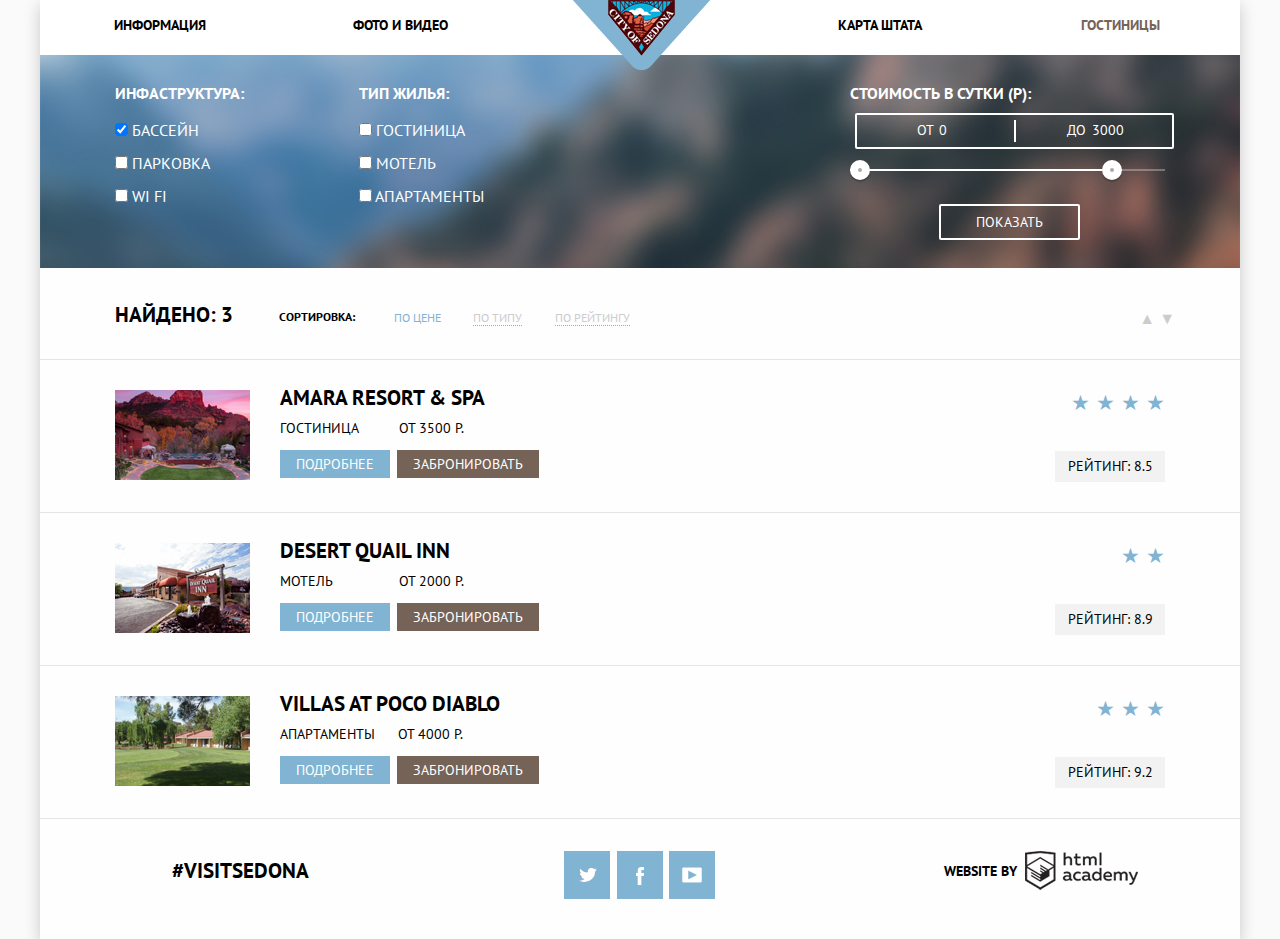
==== commit c3b801c1: "Изменение" ====
--- a/catalog.html
+++ b/catalog.html
@@ -31,18 +31,36 @@
                     <img src="img/logo.png" width="138" height="70" alt="Логотип">
                 </a>
             </header>
-            <div class="selection">
+            <form class="selection">
                 <div class="infrastructure">
                     <div class="filter-title">Инфаструктура:</div>
-                    <input class="checkbox" type="checkbox" checked id="pool-field"> <label for="pool-field">Бассейн</label><br>
-                    <input class="checkbox" type="checkbox" id="parking-field"> <label for="parking-field">Парковка</label><br>
-                    <input class="checkbox" type="checkbox" id="internet-field"> <label for="internet-field">wi fi</label>
+                    <label>
+                        <input class="checkbox" type="checkbox" checked>
+                        Бассейн
+                    </label>
+                    <label>
+                        <input class="checkbox" type="checkbox">
+                        Парковка
+                    </label>
+                    <label>
+                    <input class="checkbox" type="checkbox"> 
+                    wi fi
+                    </label>
                 </div>
                 <div class="housing">
                     <div class="filter-title">Тип жилья:</div>
-                    <input class="checkbox" type="checkbox" checked id="hotel-field"> <label for="hotel-field">Гостиница</label><br>
-                    <input class="checkbox" type="checkbox" checked id="motel-field"> <label for="motel-field">Мотель</label><br>
-                    <input class="checkbox" type="checkbox" checked id="apartment-field"> <label for="apartment-field">Апартаменты</label>
+                    <label>
+                        <input class="checkbox" type="checkbox">
+                        Гостиница
+                    </label>
+                    <label>
+                    <input class="checkbox" type="checkbox">
+                    Мотель
+                    </label>
+                    <label>
+                    <input class="checkbox" type="checkbox">
+                    Апартаменты
+                    </label>
                 </div>
                 <div class="filter-range">
                     <div class="filter-title">Стоимость в сутки (р):</div>
@@ -59,7 +77,7 @@
                     </div>
                     <button class="btn-transparent" type="submit">Показать</button>
                 </div>
-            </div>
+            </form>
             <div class="header-counter">
                 <div class="breadcrumbs">
                     <h2 class="found">Найдено: 3</h2>
--- a/css/style.css
+++ b/css/style.css
@@ -128,7 +128,8 @@
             font-size: 21px;
             font-weight: bold;
             line-height: 26px;
-            margin: 0 0 27px;
+            max-width: 450px;
+            margin: 0 auto 27px;
         }
 
         .index-header p {
@@ -174,13 +175,15 @@
             font-size: 21px;
             font-weight: bold;
             line-height: 21px;
-            margin: 0;
+            width: 151px;
+            margin: 0 auto;
         }
 
         .reason-text {
             font-size: 14px;
             line-height: 21px;
-            margin: 22px 0 0;
+            width: 305px;
+            margin: 22px auto 0;
         }
 
         .number {
@@ -194,6 +197,13 @@
         .number-four {
             margin-top: 24px
         }
+
+.road-reason-text {
+    font-size: 14px;
+    line-height: 21px;
+    width: 290px;
+    margin: 22px auto 0;
+}
 
         .number-five {
             margin-top: 24px
@@ -257,6 +267,14 @@
 
 .question {
     font-size: 30px;
+    width: 300px;
+    margin: 22px auto 0;
+}
+
+.record-reason-text {
+    font-size: 14px;
+    line-height: 21px;
+    margin: 30px auto 0;
 }
 
 .search-header {
@@ -505,6 +523,11 @@
     background: #669ec0;
 }
 
+.btn-search:active {
+    color: #88b6d1;
+    background-color: #5496bd;
+}
+
 .main-footer {
     height: 88px;
     font-size: 0;
@@ -548,12 +571,20 @@
         background-color: #669ec0;
     }
 
+    .social-btn:active {
+        background-color: #5496bd;
+    }
+
     .social-btn-twitter {
         margin: 0;
         padding: 0;
         background: url(../img/twitter.svg) no-repeat 50% 50%;
     }
 
+.social-btn-twitter:active {
+    background: url(../img/twitter-down.svg.png) no-repeat 50% 50%;
+}
+
         .social-btn-left {
             margin-left: 5px;
         }
@@ -564,6 +595,10 @@
         background: url(../img/facebook.svg) no-repeat 50% 50%;
     }
 
+.social-btn-fb:active {
+    background: url(../img/facebook-down.svg.png) no-repeat 50% 50%;
+}
+
         .social-btn-center {
             margin: 0 0 0 2px;
         }
@@ -573,6 +608,10 @@
         padding: 0;
         background: url(../img/youtube.png) no-repeat 50% 50%;
     }
+
+.social-btn-youtube:active {
+    background: url(../img/youtube-down.png) no-repeat 50% 50%;
+}
 
         .social-btn-right {
             margin-left: 6px;
@@ -619,6 +658,10 @@
     overflow: hidden;
     padding: 28px 0;
     text-transform: uppercase;
+}
+
+.selection label {
+    display: block;
 }
 
     .infrastructure {
@@ -830,6 +873,15 @@
         margin-left: 29px;
     }
 
+.rating:hover {
+    color: #81b3d2;
+}
+
+.rating:active {
+    color: #222;
+    border: none;
+}
+
 .sortings-arrow {
     float: right;
     margin-top: 40px;
@@ -844,6 +896,10 @@
         color: #000;
     }
 
+.sorting-arrow:active {
+    color: #81b3d2;
+}
+
     .sorting-arrow-down {
         color: #ccc;
     }
@@ -851,6 +907,10 @@
     .sorting-arrow-down:hover {
         color: #000;
     }
+
+.sorting-arrow-down:active {
+    color: #81b3d2;
+}
 
 
 .hotel {
@@ -896,6 +956,10 @@
                 color: #81b3d2;
             }
 
+.hotel-title:active {
+    color: #b2b2b2;
+}
+
             .hotel-category-cost {
                 margin-top: 7px;
                 margin-bottom: 15px;
@@ -904,12 +968,14 @@
 
         .hotel-category {
             display: inline-block;
+            vertical-align: top;
             font-size: 14px;
             line-height: 21px;
         }
 
         .hotel-cost {
             display: inline-block;
+            vertical-align: top;
             font-size: 14px;
             line-height: 21px;
         }
@@ -940,6 +1006,11 @@
         background: #669ec0;
     }
 
+.btn:active {
+    color: #88b6d1;
+    background-color: #5496bd;
+}
+
     .btn-brown {
         margin-left: 7px;
         background: #766357;
@@ -948,6 +1019,11 @@
     .btn-brown:hover {
         background: #604e43;
     }
+
+.btn-brown:active {
+    color: #857871;
+    background-color: #503e33;
+}
 
     .hotel-rating {
         float: right;
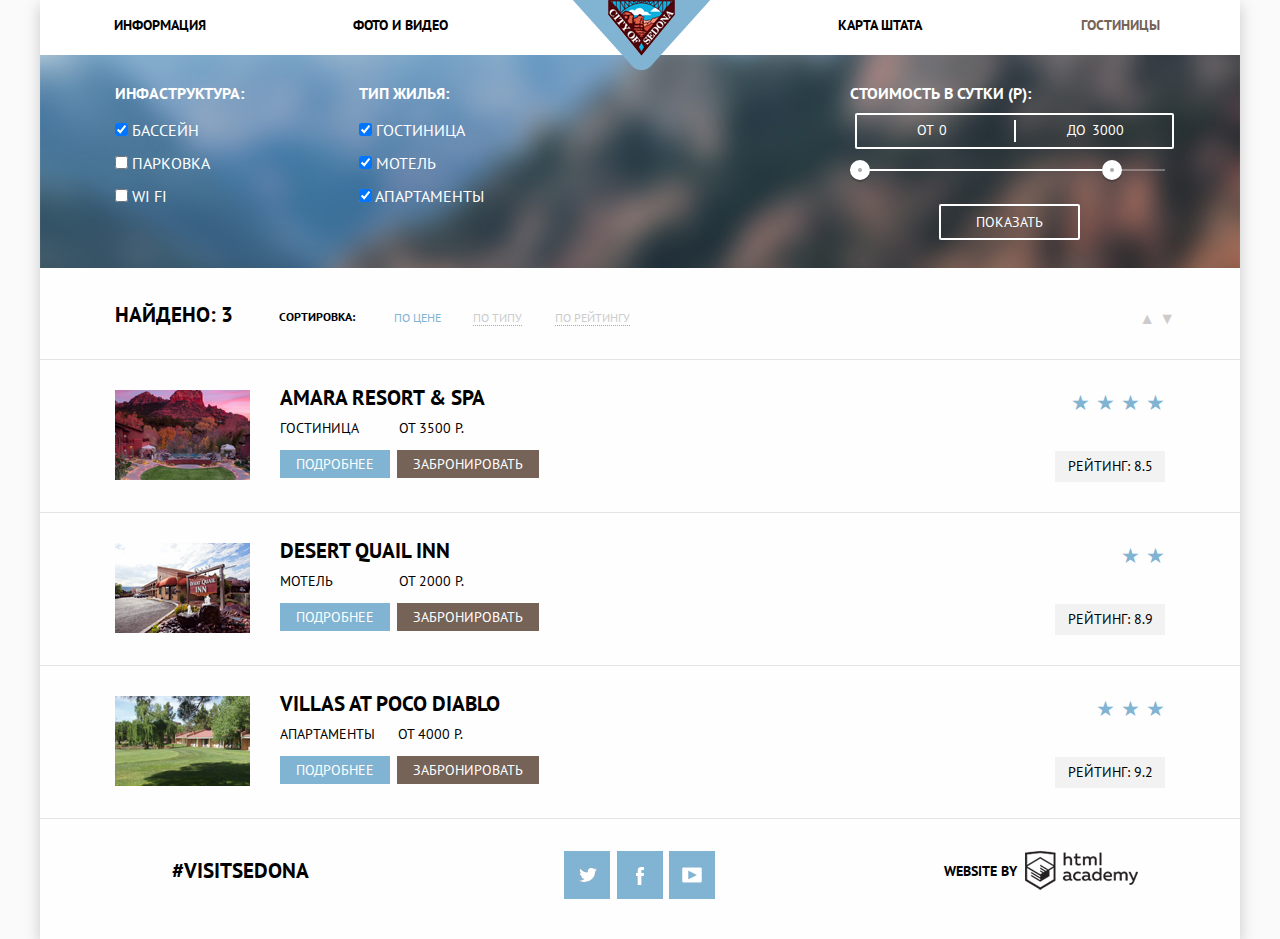
==== commit 08183715: "поправка" ====
--- a/catalog.html
+++ b/catalog.html
@@ -50,15 +50,15 @@
                 <div class="housing">
                     <div class="filter-title">Тип жилья:</div>
                     <label>
-                        <input class="checkbox" type="checkbox">
+                        <input class="checkbox" type="checkbox" checked>
                         Гостиница
                     </label>
                     <label>
-                    <input class="checkbox" type="checkbox">
+                    <input class="checkbox" type="checkbox" checked>
                     Мотель
                     </label>
                     <label>
-                    <input class="checkbox" type="checkbox">
+                    <input class="checkbox" type="checkbox" checked>
                     Апартаменты
                     </label>
                 </div>
